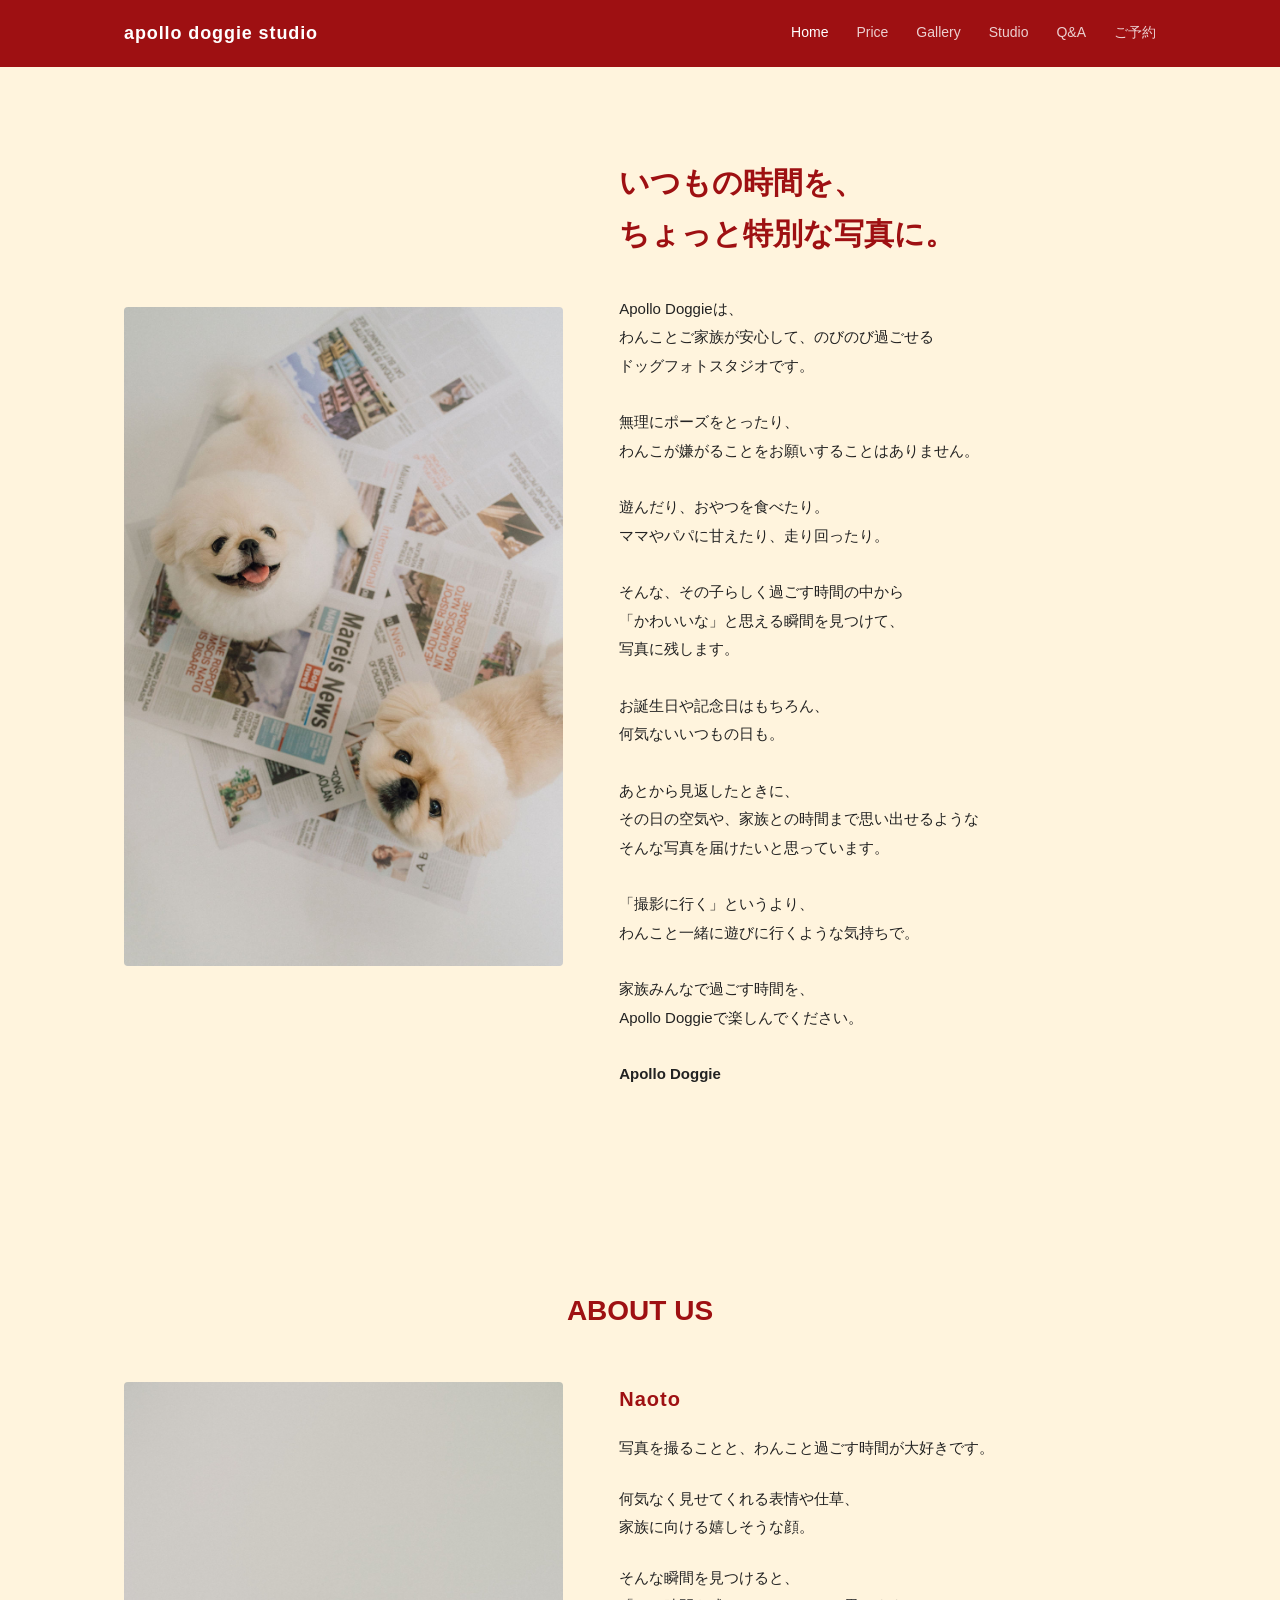
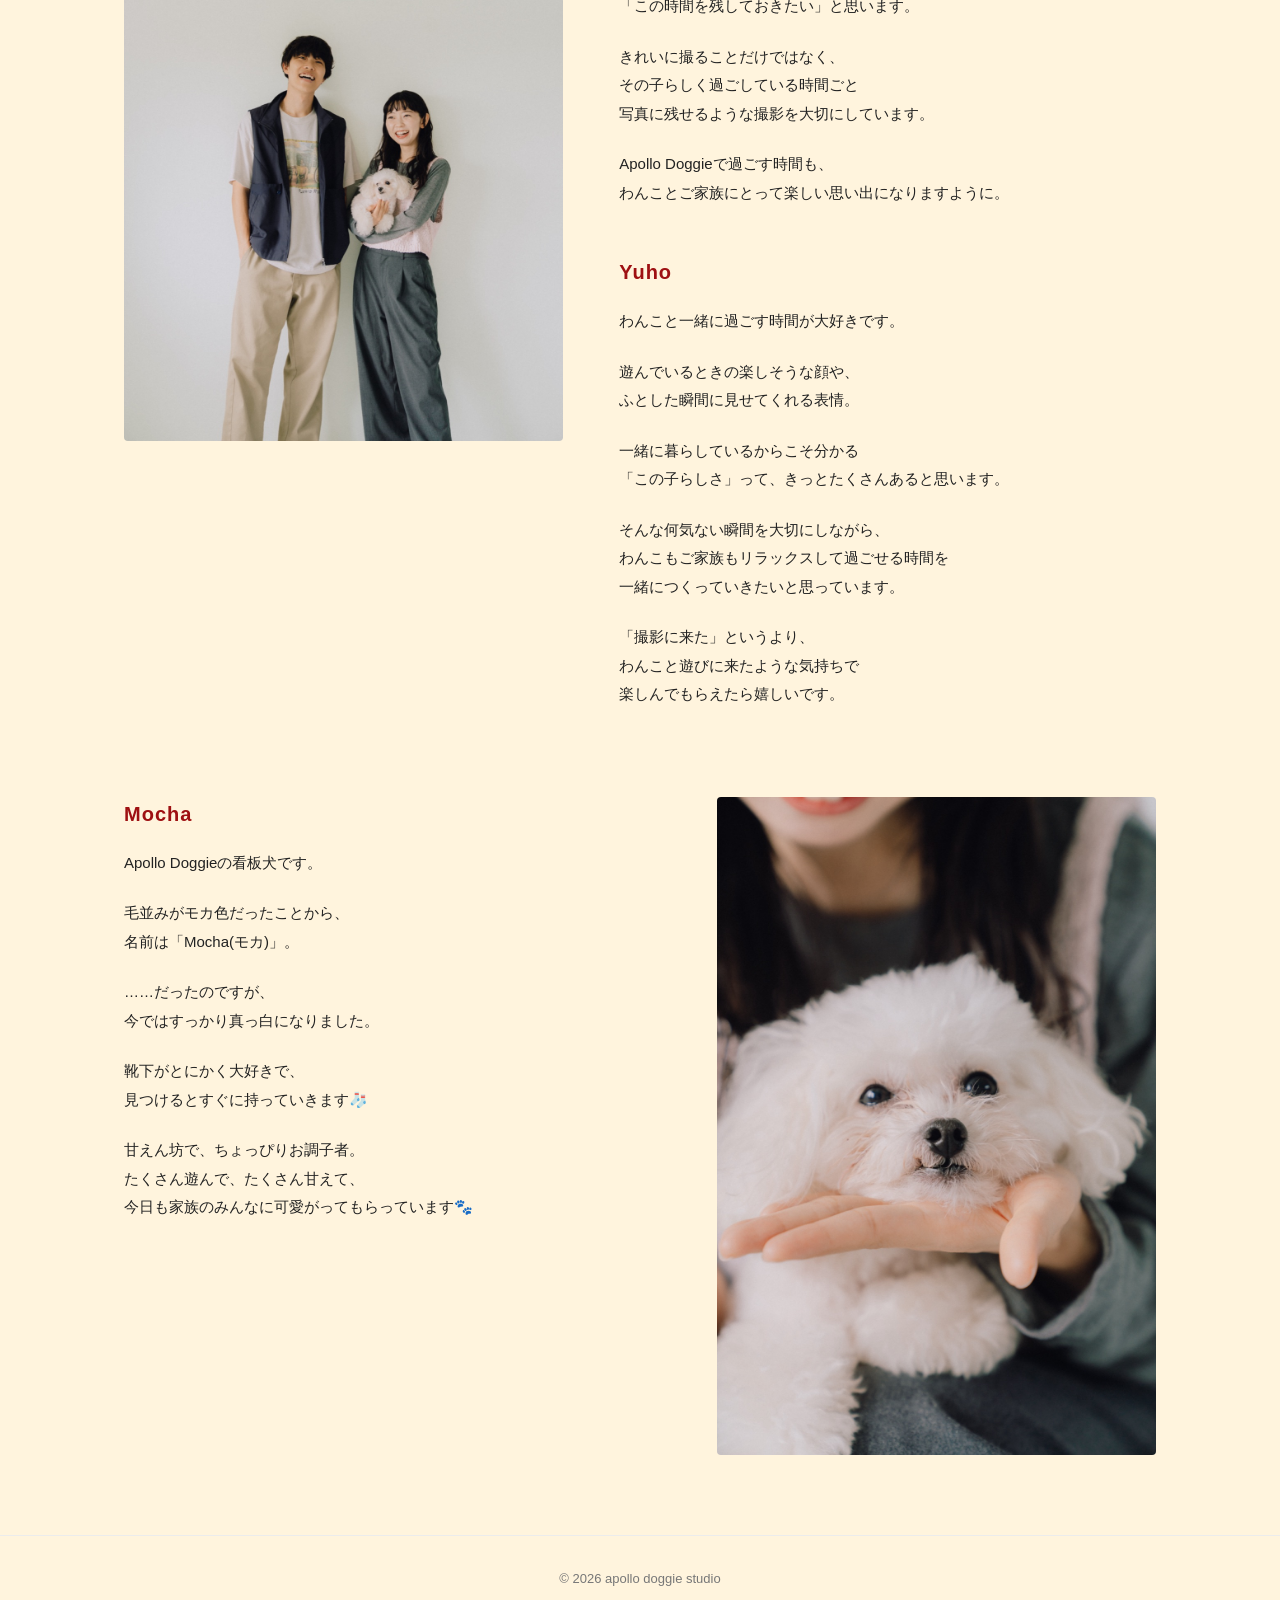
==== index.html @ 515815d5 "Add sample movie to short movie plan with proper sizing and label Co-Authored-By: Claude Sonnet 5 <n" ====
<!DOCTYPE html>
<html lang="ja">
<head>
<meta charset="UTF-8">
<meta name="viewport" content="width=device-width, initial-scale=1.0">
<title>apollo doggie studio</title>
<link rel="stylesheet" href="/style.css?v=11">
</head>
<body>

<header>
  <div class="nav">
    <div class="logo">apollo doggie studio</div>
    <nav class="nav-links" id="navLinks">
      <a href="/" class="active">Home</a>
      <a href="/price/">Price</a>
      <a href="/gallery/">Gallery</a>
      <a href="/studio/">Studio</a>
      <a href="/qa/">Q&A</a>
      <a href="/reservation/">ご予約</a>
    </nav>
    <button class="nav-toggle" id="navToggle" aria-label="メニューを開く" aria-expanded="false">
      <span></span><span></span><span></span>
    </button>
  </div>
</header>

<section class="home-intro">
  <div class="intro-photo">
    <img src="/images/home/intro.jpg" alt="" loading="lazy">
  </div>
  <div class="intro-text">
    <h2 class="intro-heading">いつもの時間を、<br class="pc-br">ちょっと特別な写真に。</h2>
    <div class="intro-body">
      <p>Apollo Doggieは、<br class="pc-br">わんことご家族が安心して、のびのび過ごせる<br class="pc-br">ドッグフォトスタジオです。</p>
      <p>無理にポーズをとったり、<br class="pc-br">わんこが嫌がることをお願いすることはありません。</p>
      <p>遊んだり、おやつを食べたり。<br class="pc-br">ママやパパに甘えたり、走り回ったり。</p>
      <p>そんな、その子らしく過ごす時間の中から<br class="pc-br">「かわいいな」と思える瞬間を見つけて、<br class="pc-br">写真に残します。</p>
      <p>お誕生日や記念日はもちろん、<br class="pc-br">何気ないいつもの日も。</p>
      <p>あとから見返したときに、<br class="pc-br">その日の空気や、家族との時間まで思い出せるような<br class="pc-br">そんな写真を届けたいと思っています。</p>
      <p>「撮影に行く」というより、<br class="pc-br">わんこと一緒に遊びに行くような気持ちで。</p>
      <p>家族みんなで過ごす時間を、<br class="pc-br">Apollo Doggieで楽しんでください。</p>
      <p class="intro-signature">Apollo Doggie</p>
    </div>
  </div>
</section>

<section class="about-us">
  <div class="section-title">
    <h2>ABOUT US</h2>
  </div>

  <div class="profile-block">
    <div class="profile-photo">
      <img src="/images/home/naoto-yuho.jpg" alt="" loading="lazy">
    </div>
    <div class="profile-people">
      <div class="profile">
        <h3 class="profile-name">Naoto</h3>
        <div class="profile-body">
          <p>写真を撮ることと、わんこと過ごす時間が大好きです。</p>
          <p>何気なく見せてくれる表情や仕草、<br class="pc-br">家族に向ける嬉しそうな顔。</p>
          <p>そんな瞬間を見つけると、<br class="pc-br">「この時間を残しておきたい」と思います。</p>
          <p>きれいに撮ることだけではなく、<br class="pc-br">その子らしく過ごしている時間ごと<br class="pc-br">写真に残せるような撮影を大切にしています。</p>
          <p>Apollo Doggieで過ごす時間も、<br class="pc-br">わんことご家族にとって楽しい思い出になりますように。</p>
        </div>
      </div>
      <div class="profile">
        <h3 class="profile-name">Yuho</h3>
        <div class="profile-body">
          <p>わんこと一緒に過ごす時間が大好きです。</p>
          <p>遊んでいるときの楽しそうな顔や、<br class="pc-br">ふとした瞬間に見せてくれる表情。</p>
          <p>一緒に暮らしているからこそ分かる<br class="pc-br">「この子らしさ」って、きっとたくさんあると思います。</p>
          <p>そんな何気ない瞬間を大切にしながら、<br class="pc-br">わんこもご家族もリラックスして過ごせる時間を<br class="pc-br">一緒につくっていきたいと思っています。</p>
          <p>「撮影に来た」というより、<br class="pc-br">わんこと遊びに来たような気持ちで<br class="pc-br">楽しんでもらえたら嬉しいです。</p>
        </div>
      </div>
    </div>
  </div>

  <div class="profile-block reverse">
    <div class="profile-photo">
      <img src="/images/home/mocha.jpg" alt="" loading="lazy">
    </div>
    <div class="profile-people">
      <div class="profile">
        <h3 class="profile-name">Mocha</h3>
        <div class="profile-body">
          <p>Apollo Doggieの看板犬です。</p>
          <p>毛並みがモカ色だったことから、<br class="pc-br">名前は「Mocha(モカ)」。</p>
          <p>……だったのですが、<br class="pc-br">今ではすっかり真っ白になりました。</p>
          <p>靴下がとにかく大好きで、<br class="pc-br">見つけるとすぐに持っていきます🧦</p>
          <p>甘えん坊で、ちょっぴりお調子者。<br class="pc-br">たくさん遊んで、たくさん甘えて、<br class="pc-br">今日も家族のみんなに可愛がってもらっています🐾</p>
        </div>
      </div>
    </div>
  </div>
</section>

<footer>
  &copy; 2026 apollo doggie studio
</footer>

<script src="/nav.js?v=1"></script>
</body>
</html>
---- style.css ----
:root {
  --bg: #fff4dd;
  --text: #222222;
  --muted: #777777;
  --accent: #2b2b2b;
  --warm: #9e1012;
  --border: #ececec;
  --max-width: 1080px;
}

* {
  box-sizing: border-box;
}

body {
  margin: 0;
  font-family: "Hiragino Sans", "Noto Sans JP", "Helvetica Neue", Arial, sans-serif;
  background: var(--bg);
  color: var(--text);
  line-height: 1.7;
}

a {
  color: inherit;
  text-decoration: none;
}

header {
  position: sticky;
  top: 0;
  background: #9e1012;
  z-index: 100;
}

.nav {
  position: relative;
  max-width: var(--max-width);
  margin: 0 auto;
  display: flex;
  align-items: center;
  justify-content: space-between;
  padding: 18px 24px;
}

.logo {
  font-size: 18px;
  font-weight: 700;
  letter-spacing: 0.05em;
  color: #fff;
}

.nav-links {
  display: flex;
  gap: 28px;
  font-size: 14px;
}

.nav-links a {
  color: rgba(255, 255, 255, 0.8);
  transition: color 0.2s ease;
}

.nav-links a:hover,
.nav-links a.active {
  color: #fff;
}

.nav-toggle {
  display: none;
  flex-direction: column;
  justify-content: center;
  align-items: center;
  gap: 5px;
  width: 32px;
  height: 32px;
  flex-shrink: 0;
  background: none;
  border: none;
  padding: 0;
  cursor: pointer;
}

.nav-toggle span {
  display: block;
  width: 22px;
  height: 2px;
  background: #fff;
  transition: transform 0.2s ease, opacity 0.2s ease;
}

.nav-toggle.open span:nth-child(1) {
  transform: translateY(7px) rotate(45deg);
}

.nav-toggle.open span:nth-child(2) {
  opacity: 0;
}

.nav-toggle.open span:nth-child(3) {
  transform: translateY(-7px) rotate(-45deg);
}

.hero {
  max-width: var(--max-width);
  margin: 0 auto;
  padding: 100px 24px 80px;
  text-align: center;
}

.hero p.eyebrow {
  letter-spacing: 0.2em;
  font-size: 13px;
  color: var(--muted);
  margin-bottom: 16px;
  text-transform: uppercase;
}

.hero h1 {
  font-size: clamp(32px, 6vw, 56px);
  font-weight: 700;
  margin: 0 0 20px;
  letter-spacing: 0.02em;
}

.hero .catch {
  font-size: 18px;
  color: var(--muted);
  margin-bottom: 36px;
}

.btn {
  display: inline-block;
  padding: 14px 36px;
  border: 1px solid var(--accent);
  border-radius: 999px;
  font-size: 14px;
  letter-spacing: 0.05em;
  transition: background 0.2s ease, color 0.2s ease;
}

.btn:hover {
  background: var(--accent);
  color: #fff;
}

section {
  max-width: var(--max-width);
  margin: 0 auto;
  padding: 80px 24px;
}

.section-title {
  text-align: center;
  margin-bottom: 48px;
}

.section-title p.eyebrow {
  letter-spacing: 0.2em;
  font-size: 12px;
  color: var(--muted);
  text-transform: uppercase;
  margin-bottom: 8px;
}

.section-title h2 {
  color: var(--warm);
  font-size: 28px;
  font-weight: 700;
  margin: 0;
}

.about-grid {
  display: grid;
  grid-template-columns: repeat(3, 1fr);
  gap: 32px;
  text-align: center;
}

.about-grid .card h3 {
  font-size: 16px;
  margin-bottom: 10px;
}

.about-grid .card p {
  font-size: 14px;
  color: var(--muted);
  margin: 0;
}

.home-intro {
  max-width: var(--max-width);
  margin: 0 auto;
  padding: 90px 24px;
  display: grid;
  grid-template-columns: minmax(240px, 0.9fr) minmax(280px, 1.1fr);
  gap: 56px;
  align-items: center;
}

.intro-photo {
  aspect-ratio: 2 / 3;
  border-radius: 4px;
  background: linear-gradient(135deg, #f4f1ec, #e7e2d6);
  display: flex;
  align-items: center;
  justify-content: center;
  color: #b3ac9c;
  font-size: 13px;
  letter-spacing: 0.05em;
  overflow: hidden;
}

.intro-photo img {
  width: 100%;
  height: 100%;
  object-fit: cover;
  display: block;
}

.intro-heading {
  font-size: clamp(22px, 3vw, 30px);
  font-weight: 700;
  color: var(--warm);
  line-height: 1.7;
  margin: 0 0 36px;
}

.intro-body p {
  margin: 0 0 28px;
  color: var(--text);
  font-size: 15px;
  line-height: 1.9;
}

.intro-signature {
  margin-top: 8px;
  font-weight: 700;
  color: var(--warm);
}

@media (max-width: 768px) {
  .home-intro {
    grid-template-columns: 1fr;
    gap: 32px;
    padding: 48px 20px;
  }
}

.about-us .profile-block {
  display: grid;
  grid-template-columns: minmax(240px, 0.9fr) minmax(280px, 1.1fr);
  gap: 56px;
  align-items: start;
  margin-bottom: 88px;
}

.about-us .profile-block:last-child {
  margin-bottom: 0;
}

.about-us .profile-block.reverse {
  grid-template-columns: minmax(280px, 1.1fr) minmax(240px, 0.9fr);
}

.about-us .profile-block.reverse .profile-photo {
  order: 2;
}

.about-us .profile-block.reverse .profile-people {
  order: 1;
}

.profile-photo {
  aspect-ratio: 2 / 3;
  border-radius: 4px;
  background: linear-gradient(135deg, #f4f1ec, #e7e2d6);
  display: flex;
  align-items: center;
  justify-content: center;
  color: #b3ac9c;
  font-size: 13px;
  letter-spacing: 0.05em;
  overflow: hidden;
}

.profile-photo img {
  width: 100%;
  height: 100%;
  object-fit: cover;
  display: block;
}

.profile-people {
  display: flex;
  flex-direction: column;
  gap: 48px;
}

.profile-name {
  font-size: 20px;
  font-weight: 700;
  color: var(--warm);
  margin: 0 0 18px;
  letter-spacing: 0.05em;
}

.profile-body p {
  margin: 0 0 22px;
  color: var(--text);
  font-size: 15px;
  line-height: 1.9;
}

.profile-body p:last-child {
  margin-bottom: 0;
}

@media (max-width: 768px) {
  .about-us .profile-block,
  .about-us .profile-block.reverse {
    grid-template-columns: 1fr;
    gap: 28px;
    margin-bottom: 56px;
  }
  .about-us .profile-block.reverse .profile-photo,
  .about-us .profile-block.reverse .profile-people {
    order: initial;
  }
}

.gallery-preview {
  background: #fafafa;
  border-top: 1px solid var(--border);
  border-bottom: 1px solid var(--border);
}

.plan-card {
  max-width: 560px;
  margin: 0 auto 40px;
  padding: 48px 40px;
  background: #fff;
  border: 1px solid var(--border);
  border-radius: 12px;
  box-shadow: 0 4px 24px rgba(0, 0, 0, 0.04);
}

.plan-name {
  font-size: 20px;
  font-weight: 700;
  color: var(--warm);
  text-align: center;
  letter-spacing: 0.05em;
  margin: 0 0 32px;
}

.plan-specs {
  list-style: none;
  padding: 0;
  margin: 0;
}

.plan-specs li {
  display: flex;
  justify-content: space-between;
  align-items: baseline;
  gap: 16px;
  padding: 14px 0;
  border-bottom: 1px dashed var(--border);
  font-size: 15px;
  line-height: 1.6;
}

.plan-specs li:first-child {
  padding-top: 0;
}

.spec-label {
  color: var(--muted);
  font-size: 13px;
  letter-spacing: 0.08em;
  white-space: nowrap;
}

.spec-value {
  color: var(--text);
  font-weight: 700;
  text-align: right;
}

.plan-features {
  list-style: none;
  padding: 0;
  margin: 24px 0 36px;
}

.plan-features li {
  position: relative;
  padding: 6px 0 6px 26px;
  font-size: 14px;
  color: var(--text);
  line-height: 1.8;
}

.plan-features li::before {
  content: "";
  position: absolute;
  left: 2px;
  top: 15px;
  width: 6px;
  height: 6px;
  border-radius: 50%;
  background: var(--warm);
}

.plan-price {
  padding-top: 32px;
  border-top: 1px solid var(--border);
}

.plan-sample-movie {
  margin-top: 32px;
  max-width: 280px;
  margin-left: auto;
  margin-right: auto;
}

.plan-sample-movie-frame {
  position: relative;
  width: 100%;
  aspect-ratio: 9 / 16;
  border-radius: 8px;
  overflow: hidden;
  background: #000;
}

.plan-sample-movie video {
  position: absolute;
  inset: 0;
  width: 100%;
  height: 100%;
  object-fit: cover;
}

.plan-price h4,
.plan-sample-movie h4,
.location-block h4 {
  font-size: 13px;
  font-weight: 700;
  color: var(--warm);
  letter-spacing: 0.15em;
  text-transform: uppercase;
  margin: 0 0 16px;
  text-align: center;
}

.price-grid {
  display: grid;
  grid-template-columns: 1fr 1fr;
  gap: 16px;
}

.price-box {
  padding: 20px 12px;
  background: #faf7f2;
  border-radius: 8px;
  text-align: center;
}

.price-label {
  margin: 0 0 8px;
  font-size: 13px;
  color: var(--muted);
  letter-spacing: 0.05em;
}

.price-value {
  margin: 0;
  font-size: 22px;
  font-weight: 700;
  color: var(--warm);
  letter-spacing: 0.02em;
}

.location-block {
  max-width: 560px;
  margin: 0 auto;
  padding: 40px 40px 8px;
  background: #fff;
  border: 1px solid var(--border);
  border-radius: 12px;
  box-shadow: 0 4px 24px rgba(0, 0, 0, 0.04);
}

.access-item {
  padding-bottom: 32px;
}

.access-label {
  margin: 0 0 8px;
  font-size: 14px;
  font-weight: 700;
  color: var(--text);
}

.access-text {
  font-size: 14px;
  color: var(--muted);
  line-height: 1.9;
  margin: 0;
}

.flow-list {
  max-width: 560px;
  margin: 0 auto;
  padding: 0;
  list-style: none;
  counter-reset: flow;
}

.flow-list li {
  counter-increment: flow;
  position: relative;
  padding-left: 2em;
  margin-bottom: 28px;
  font-size: 15px;
  line-height: 1.9;
  color: var(--text);
}

.flow-list li:last-child {
  margin-bottom: 0;
}

.flow-list li::before {
  content: counter(flow) ".";
  position: absolute;
  left: 0;
  font-weight: 700;
  color: var(--warm);
}

.flow-note {
  display: block;
  margin-top: 4px;
  font-size: 13px;
  color: var(--muted);
}

.booking-box {
  display: block;
  max-width: 320px;
  margin: 32px auto 0;
  padding: 18px 32px;
  background: var(--warm);
  color: #fff;
  border-radius: 999px;
  font-size: 16px;
  font-weight: 700;
  letter-spacing: 0.05em;
  text-align: center;
  box-shadow: 0 6px 16px rgba(158, 16, 18, 0.35);
  transition: background 0.2s ease, transform 0.15s ease, box-shadow 0.2s ease;
}

.booking-box:hover {
  background: #7c0d0f;
  transform: translateY(-2px);
  box-shadow: 0 8px 20px rgba(158, 16, 18, 0.45);
}

.line-cta {
  max-width: 320px;
  margin: 56px auto 0;
  text-align: center;
}

.line-cta p {
  font-size: 15px;
  color: var(--text);
  margin: 0 0 20px;
}

.line-push-box {
  display: flex;
  align-items: center;
  justify-content: center;
  gap: 8px;
  padding: 18px 32px;
  background: #06c755;
  color: #fff;
  border-radius: 999px;
  font-size: 16px;
  font-weight: 700;
  letter-spacing: 0.05em;
  box-shadow: 0 6px 16px rgba(6, 199, 85, 0.35);
  transition: background 0.2s ease, transform 0.15s ease, box-shadow 0.2s ease;
}

.line-push-box:hover {
  background: #05a648;
  transform: translateY(-2px);
  box-shadow: 0 8px 20px rgba(6, 199, 85, 0.45);
}

.line-icon {
  display: inline-flex;
  width: 20px;
  height: 20px;
}

.line-icon svg {
  width: 100%;
  height: 100%;
}

.calendar-cta {
  max-width: 960px;
  margin: 56px auto 0;
  text-align: center;
}

.calendar-cta p {
  font-size: 15px;
  color: var(--text);
  margin: 0 0 20px;
}

.availability-list {
  display: flex;
  flex-direction: column;
  gap: 48px;
}

.availability-loading {
  margin: 0;
  padding: 32px 24px;
  font-size: 14px;
  color: var(--muted);
  text-align: center;
  border: 1px solid var(--border);
  border-radius: 8px;
}

.avail-month-title {
  font-size: 17px;
  font-weight: 700;
  color: var(--warm);
  text-align: left;
  margin: 0 0 16px;
}

.avail-grid-wrap {
  overflow-x: auto;
}

.avail-grid {
  display: grid;
  grid-template-columns: repeat(7, minmax(88px, 1fr));
  gap: 4px;
  min-width: 620px;
}

.avail-weekday {
  text-align: center;
  font-size: 12px;
  color: var(--muted);
  padding-bottom: 8px;
}

.avail-day {
  min-height: 76px;
  padding: 6px;
  border: 1px solid var(--border);
  border-radius: 6px;
  display: flex;
  flex-direction: column;
  gap: 4px;
}

.avail-day.empty {
  border-color: transparent;
}

.avail-daynum {
  font-size: 12px;
  color: var(--muted);
}

.avail-day-slots {
  display: flex;
  flex-direction: column;
  gap: 3px;
}

.availability-badge {
  display: inline-block;
  padding: 3px 6px;
  border-radius: 4px;
  background: var(--warm);
  color: #fff;
  font-size: 11px;
  letter-spacing: 0.02em;
  text-align: center;
  text-decoration: none;
  cursor: pointer;
  transition: background 0.15s ease;
}

a.availability-badge:hover {
  background: #7c0d0f;
}

.availability-badge.booked {
  background: #ececec;
  color: #aaaaaa;
  cursor: default;
}

@media (max-width: 768px) {
  .avail-month-title {
    text-align: center;
  }
}

.calendar-legend {
  display: flex;
  align-items: center;
  justify-content: center;
  gap: 8px;
  margin-top: 16px;
  font-size: 15px;
  color: var(--muted);
}

.calendar-cta p.calendar-note {
  margin: 8px 0 0;
  color: var(--muted);
  text-align: center;
}

.legend-dot {
  display: inline-block;
  width: 10px;
  height: 10px;
  border-radius: 3px;
  background: var(--warm);
  flex-shrink: 0;
}

.grid {
  display: grid;
  grid-template-columns: repeat(3, 1fr);
  gap: 16px;
}

.placeholder-photo {
  position: relative;
  aspect-ratio: 2 / 3;
  border-radius: 8px;
  background: linear-gradient(135deg, #f4f1ec, #e7e2d6);
  display: flex;
  align-items: center;
  justify-content: center;
  color: #b5b5b5;
  font-size: 13px;
  letter-spacing: 0.05em;
  overflow: hidden;
  cursor: pointer;
  box-shadow: 0 2px 10px rgba(0, 0, 0, 0.06);
  transition: transform 0.25s ease, box-shadow 0.25s ease;
}

.placeholder-photo:hover {
  transform: translateY(-4px);
  box-shadow: 0 12px 24px rgba(0, 0, 0, 0.12);
}

.placeholder-photo svg {
  width: 36px;
  height: 36px;
  opacity: 0.6;
}

.placeholder-photo span {
  position: absolute;
  bottom: 10px;
  left: 12px;
  font-size: 12px;
}

.placeholder-photo img {
  width: 100%;
  height: 100%;
  object-fit: cover;
  display: block;
}

.gallery-cta {
  text-align: center;
  margin-top: 40px;
}

footer {
  border-top: 1px solid var(--border);
  padding: 32px 24px;
  text-align: center;
  font-size: 13px;
  color: var(--muted);
}

.gallery-page h1 {
  font-size: 32px;
  text-align: center;
  margin-bottom: 8px;
}

.gallery-page .lead {
  text-align: center;
  color: var(--muted);
  margin-bottom: 48px;
}

.filter-bar {
  display: flex;
  justify-content: center;
  gap: 12px;
  margin-bottom: 40px;
  flex-wrap: wrap;
}

.filter-btn {
  padding: 8px 20px;
  border: 1px solid var(--border);
  border-radius: 999px;
  font-size: 13px;
  color: var(--muted);
  background: #fff;
  cursor: pointer;
}

.filter-btn.active {
  border-color: var(--accent);
  color: var(--text);
  background: #f5f5f5;
}

.gallery-grid {
  display: grid;
  grid-template-columns: repeat(3, 1fr);
  gap: 20px;
}

.lightbox {
  position: fixed;
  inset: 0;
  background: rgba(0, 0, 0, 0.85);
  display: none;
  align-items: center;
  justify-content: center;
  z-index: 1000;
}

.lightbox.open {
  display: flex;
}

.lightbox-content {
  width: auto;
  height: auto;
  max-width: 85vw;
  max-height: 85vh;
  border-radius: 8px;
  display: flex;
  align-items: center;
  justify-content: center;
  color: #999;
  overflow: hidden;
}

.lightbox-content img {
  display: block;
  max-width: 85vw;
  max-height: 85vh;
  width: auto;
  height: auto;
  object-fit: contain;
  border-radius: 8px;
}

.lightbox-close {
  position: absolute;
  top: 24px;
  right: 32px;
  color: #fff;
  font-size: 28px;
  cursor: pointer;
}

@media (max-width: 768px) {
  .about-grid,
  .grid {
    grid-template-columns: 1fr 1fr;
  }
  .gallery-grid {
    grid-template-columns: 1fr 1fr;
    gap: 12px;
  }

  .nav-toggle {
    display: flex;
  }

  .nav-links {
    position: absolute;
    top: 100%;
    left: 0;
    right: 0;
    flex-direction: column;
    align-items: stretch;
    gap: 0;
    margin: 0;
    background: #9e1012;
    box-shadow: 0 8px 16px rgba(0, 0, 0, 0.15);
    max-height: 0;
    overflow: hidden;
    transition: max-height 0.25s ease;
  }

  .nav-links.open {
    max-height: 420px;
  }

  .nav-links a {
    padding: 16px 24px;
    font-size: 15px;
    border-top: 1px solid rgba(255, 255, 255, 0.15);
  }

  br.pc-br {
    display: none;
  }

  section {
    padding: 56px 20px;
  }

  .section-title h2 {
    font-size: 24px;
  }

  .gallery-page h1 {
    font-size: 26px;
  }

  .plan-card,
  .location-block {
    padding: 32px 24px;
  }

  .price-grid {
    gap: 12px;
  }

  .price-value {
    font-size: 19px;
  }
}

.qa-list {
  max-width: 720px;
  margin: 0 auto;
}

.qa-item {
  padding: 32px 0;
  border-bottom: 1px solid var(--border);
}

.qa-item:last-child {
  border-bottom: none;
}

.qa-question {
  font-size: 16px;
  font-weight: 700;
  color: var(--warm);
  margin: 0 0 14px;
}

.qa-answer p {
  margin: 0 0 14px;
  font-size: 15px;
  color: var(--text);
  line-height: 1.9;
}

.qa-answer p:last-child {
  margin-bottom: 0;
}

.qa-sublabel {
  font-weight: 700;
  color: var(--text);
}

.qa-sublist {
  list-style: none;
  padding: 0;
  margin: 0 0 14px;
}

.qa-sublist li {
  font-size: 15px;
  color: var(--text);
  line-height: 1.9;
}
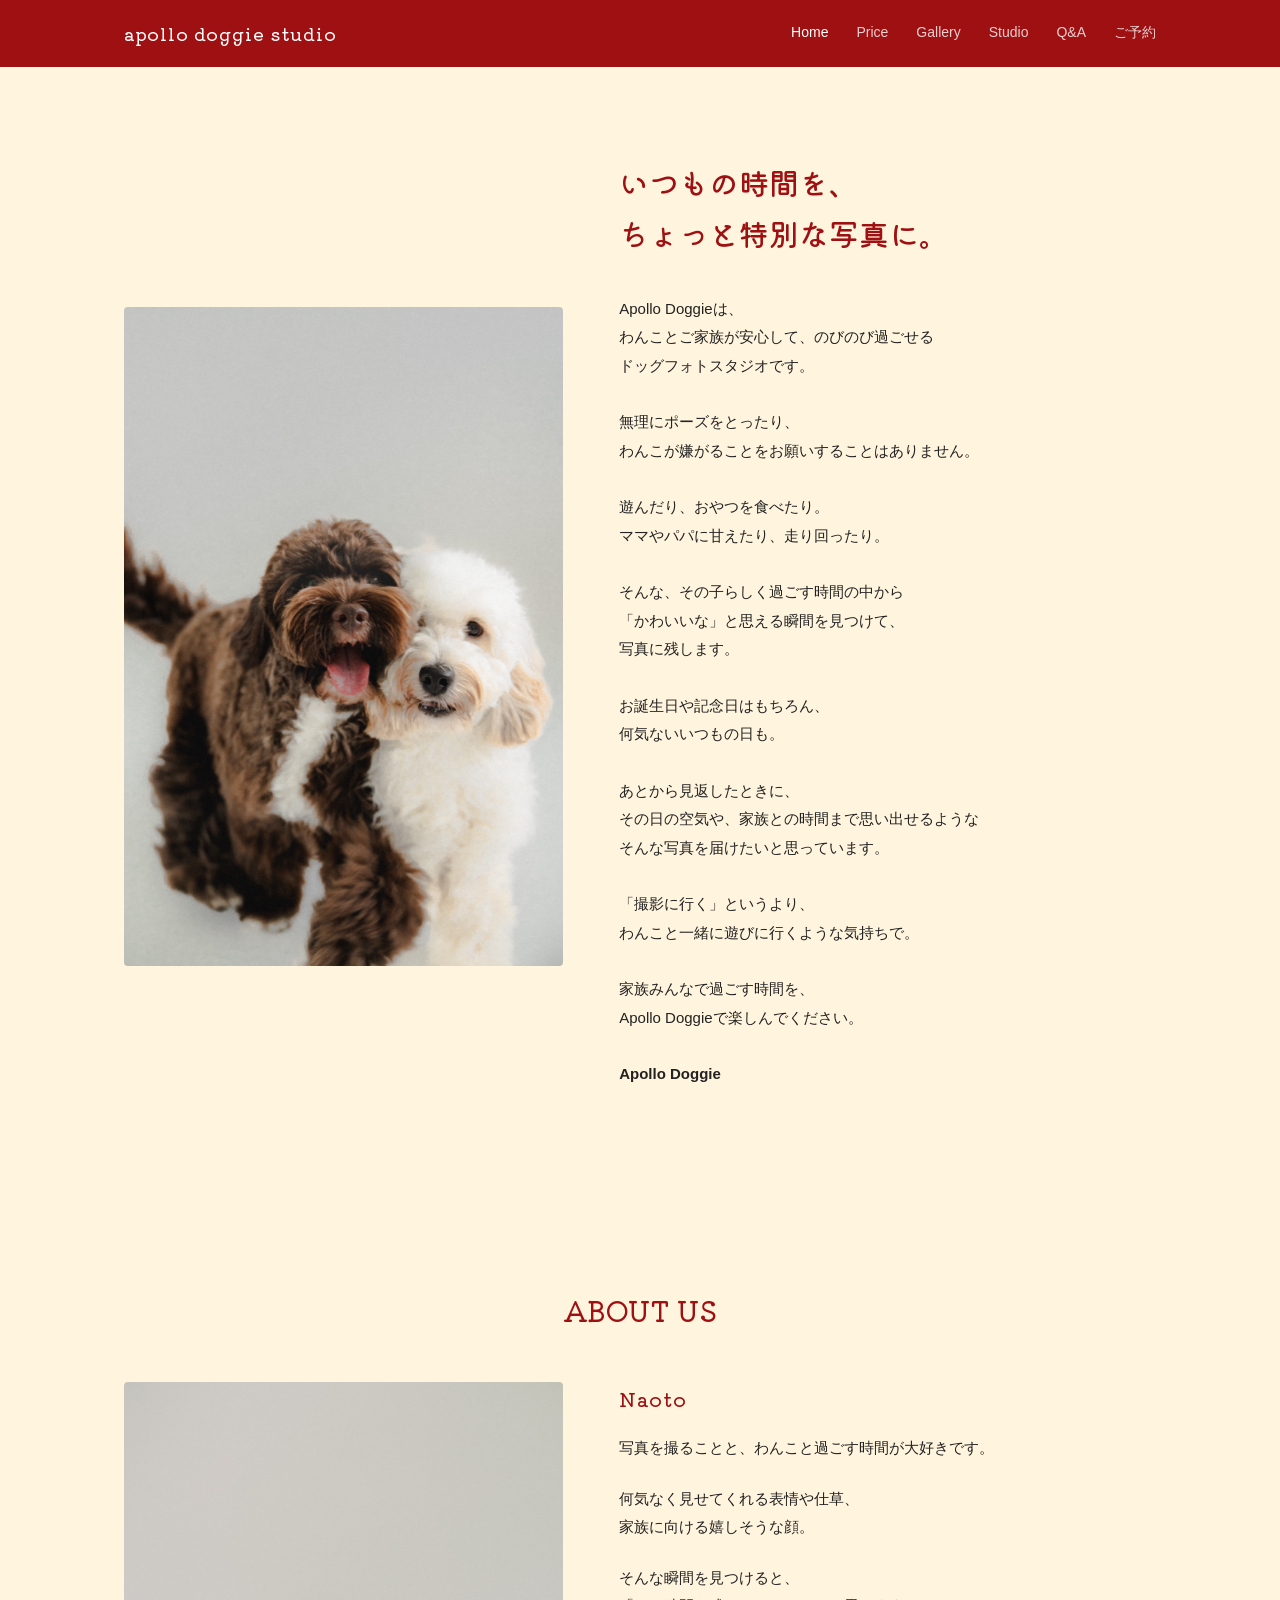
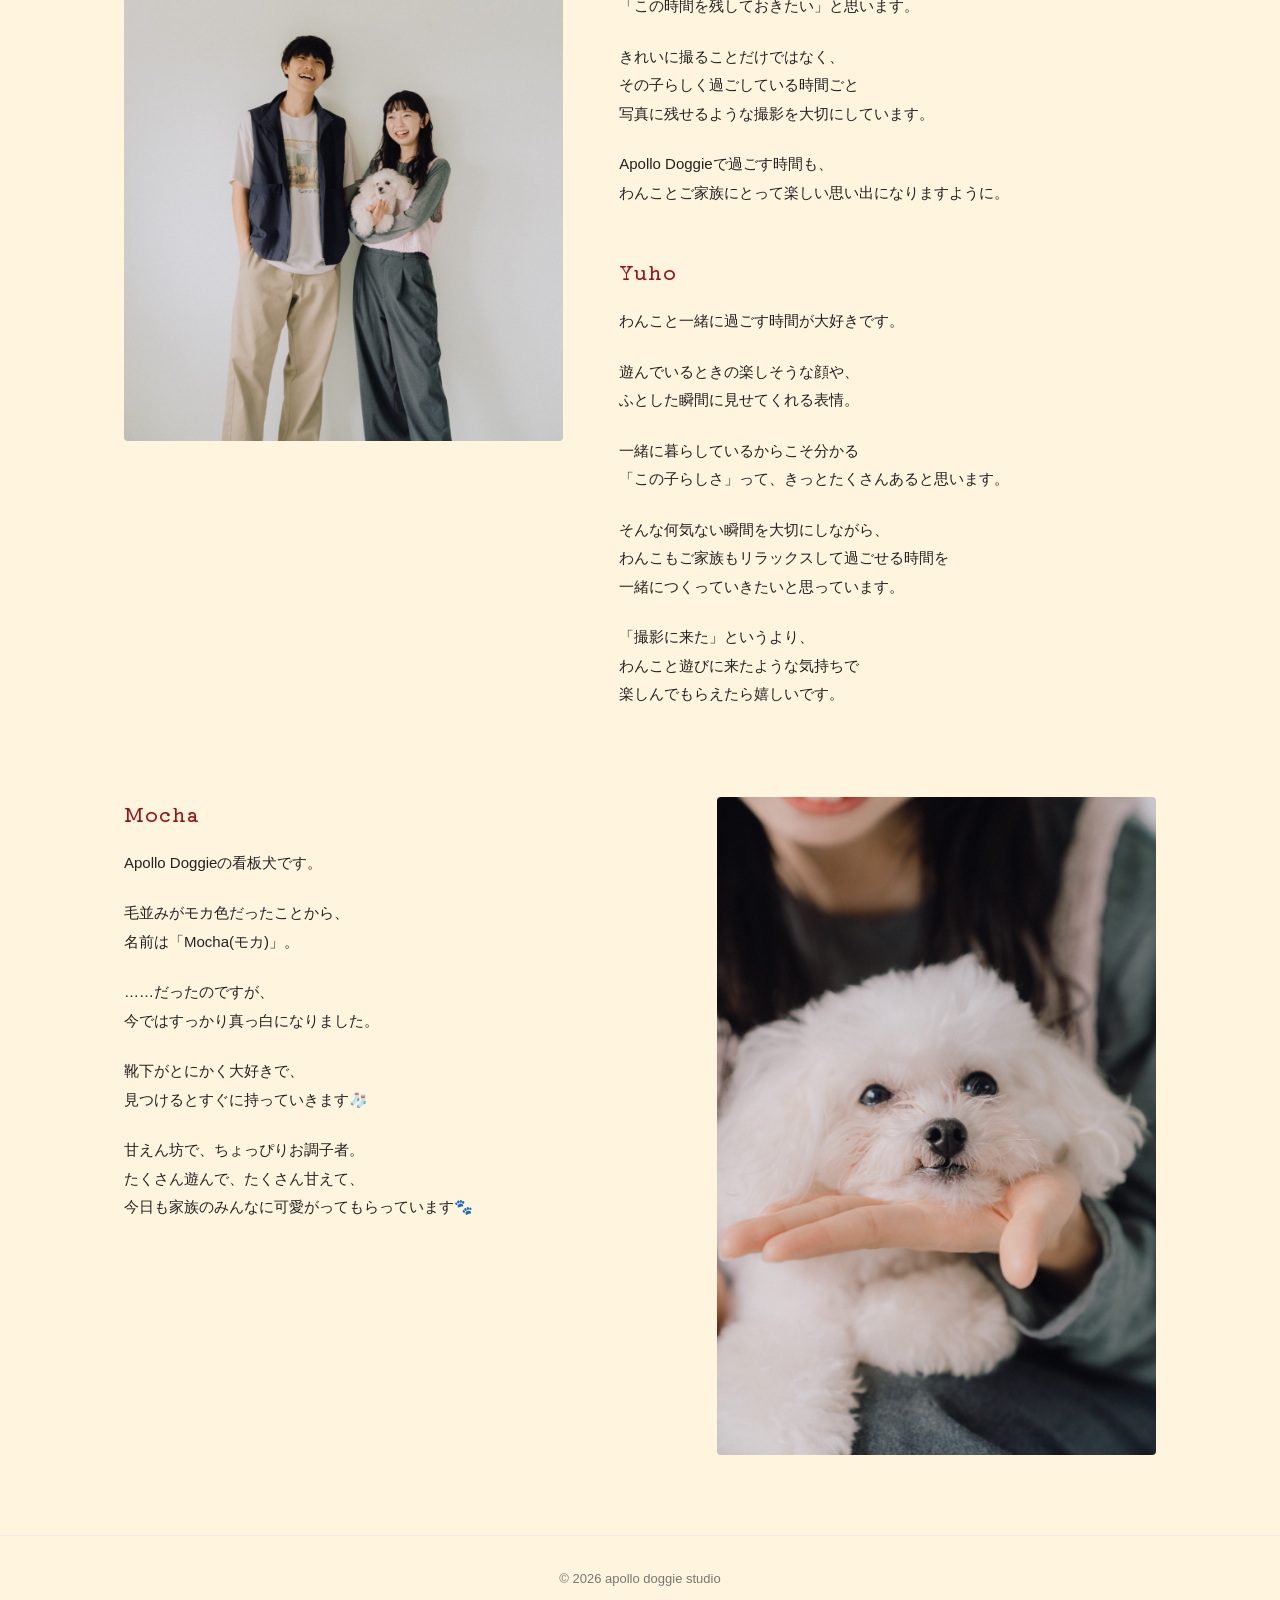
==== commit 1ad9436f: "Swap home intro photo, subdue tax label, update Q&A address wording, switch heading font to Kiwi Mar" ====
--- a/index.html
+++ b/index.html
@@ -3,8 +3,11 @@
 <head>
 <meta charset="UTF-8">
 <meta name="viewport" content="width=device-width, initial-scale=1.0">
+<link rel="preconnect" href="https://fonts.googleapis.com">
+<link rel="preconnect" href="https://fonts.gstatic.com" crossorigin>
+<link href="https://fonts.googleapis.com/css2?family=Kiwi+Maru:wght@300;400;500&display=swap" rel="stylesheet">
 <title>apollo doggie studio</title>
-<link rel="stylesheet" href="/style.css?v=11">
+<link rel="stylesheet" href="/style.css?v=15">
 </head>
 <body>
 
--- a/style.css
+++ b/style.css
@@ -6,6 +6,7 @@
   --warm: #9e1012;
   --border: #ececec;
   --max-width: 1080px;
+  --font-heading: "Kiwi Maru", "Hiragino Mincho ProN", serif;
 }
 
 * {
@@ -18,6 +19,15 @@
   background: var(--bg);
   color: var(--text);
   line-height: 1.7;
+}
+
+h1,
+h2,
+h3,
+h4,
+.logo,
+.qa-question {
+  font-family: var(--font-heading);
 }
 
 a {
@@ -44,7 +54,7 @@
 
 .logo {
   font-size: 18px;
-  font-weight: 700;
+  font-weight: 500;
   letter-spacing: 0.05em;
   color: #fff;
 }
@@ -165,7 +175,7 @@
 .section-title h2 {
   color: var(--warm);
   font-size: 28px;
-  font-weight: 700;
+  font-weight: 500;
   margin: 0;
 }
 
@@ -219,7 +229,7 @@
 
 .intro-heading {
   font-size: clamp(22px, 3vw, 30px);
-  font-weight: 700;
+  font-weight: 500;
   color: var(--warm);
   line-height: 1.7;
   margin: 0 0 36px;
@@ -298,7 +308,7 @@
 
 .profile-name {
   font-size: 20px;
-  font-weight: 700;
+  font-weight: 500;
   color: var(--warm);
   margin: 0 0 18px;
   letter-spacing: 0.05em;
@@ -346,7 +356,7 @@
 
 .plan-name {
   font-size: 20px;
-  font-weight: 700;
+  font-weight: 500;
   color: var(--warm);
   text-align: center;
   letter-spacing: 0.05em;
@@ -424,6 +434,13 @@
   margin-right: auto;
 }
 
+.plan-sample-movie-note {
+  margin: 12px 0 0;
+  font-size: 12px;
+  color: var(--muted);
+  text-align: center;
+}
+
 .plan-sample-movie-frame {
   position: relative;
   width: 100%;
@@ -445,7 +462,7 @@
 .plan-sample-movie h4,
 .location-block h4 {
   font-size: 13px;
-  font-weight: 700;
+  font-weight: 500;
   color: var(--warm);
   letter-spacing: 0.15em;
   text-transform: uppercase;
@@ -479,6 +496,14 @@
   font-weight: 700;
   color: var(--warm);
   letter-spacing: 0.02em;
+}
+
+.price-tax {
+  margin-left: 2px;
+  font-size: 11px;
+  font-weight: 400;
+  color: var(--muted);
+  letter-spacing: 0;
 }
 
 .location-block {
@@ -643,7 +668,7 @@
 
 .avail-month-title {
   font-size: 17px;
-  font-weight: 700;
+  font-weight: 500;
   color: var(--warm);
   text-align: left;
   margin: 0 0 16px;
@@ -810,6 +835,7 @@
 
 .gallery-page h1 {
   font-size: 32px;
+  font-weight: 500;
   text-align: center;
   margin-bottom: 8px;
 }
@@ -982,7 +1008,7 @@
 
 .qa-question {
   font-size: 16px;
-  font-weight: 700;
+  font-weight: 500;
   color: var(--warm);
   margin: 0 0 14px;
 }
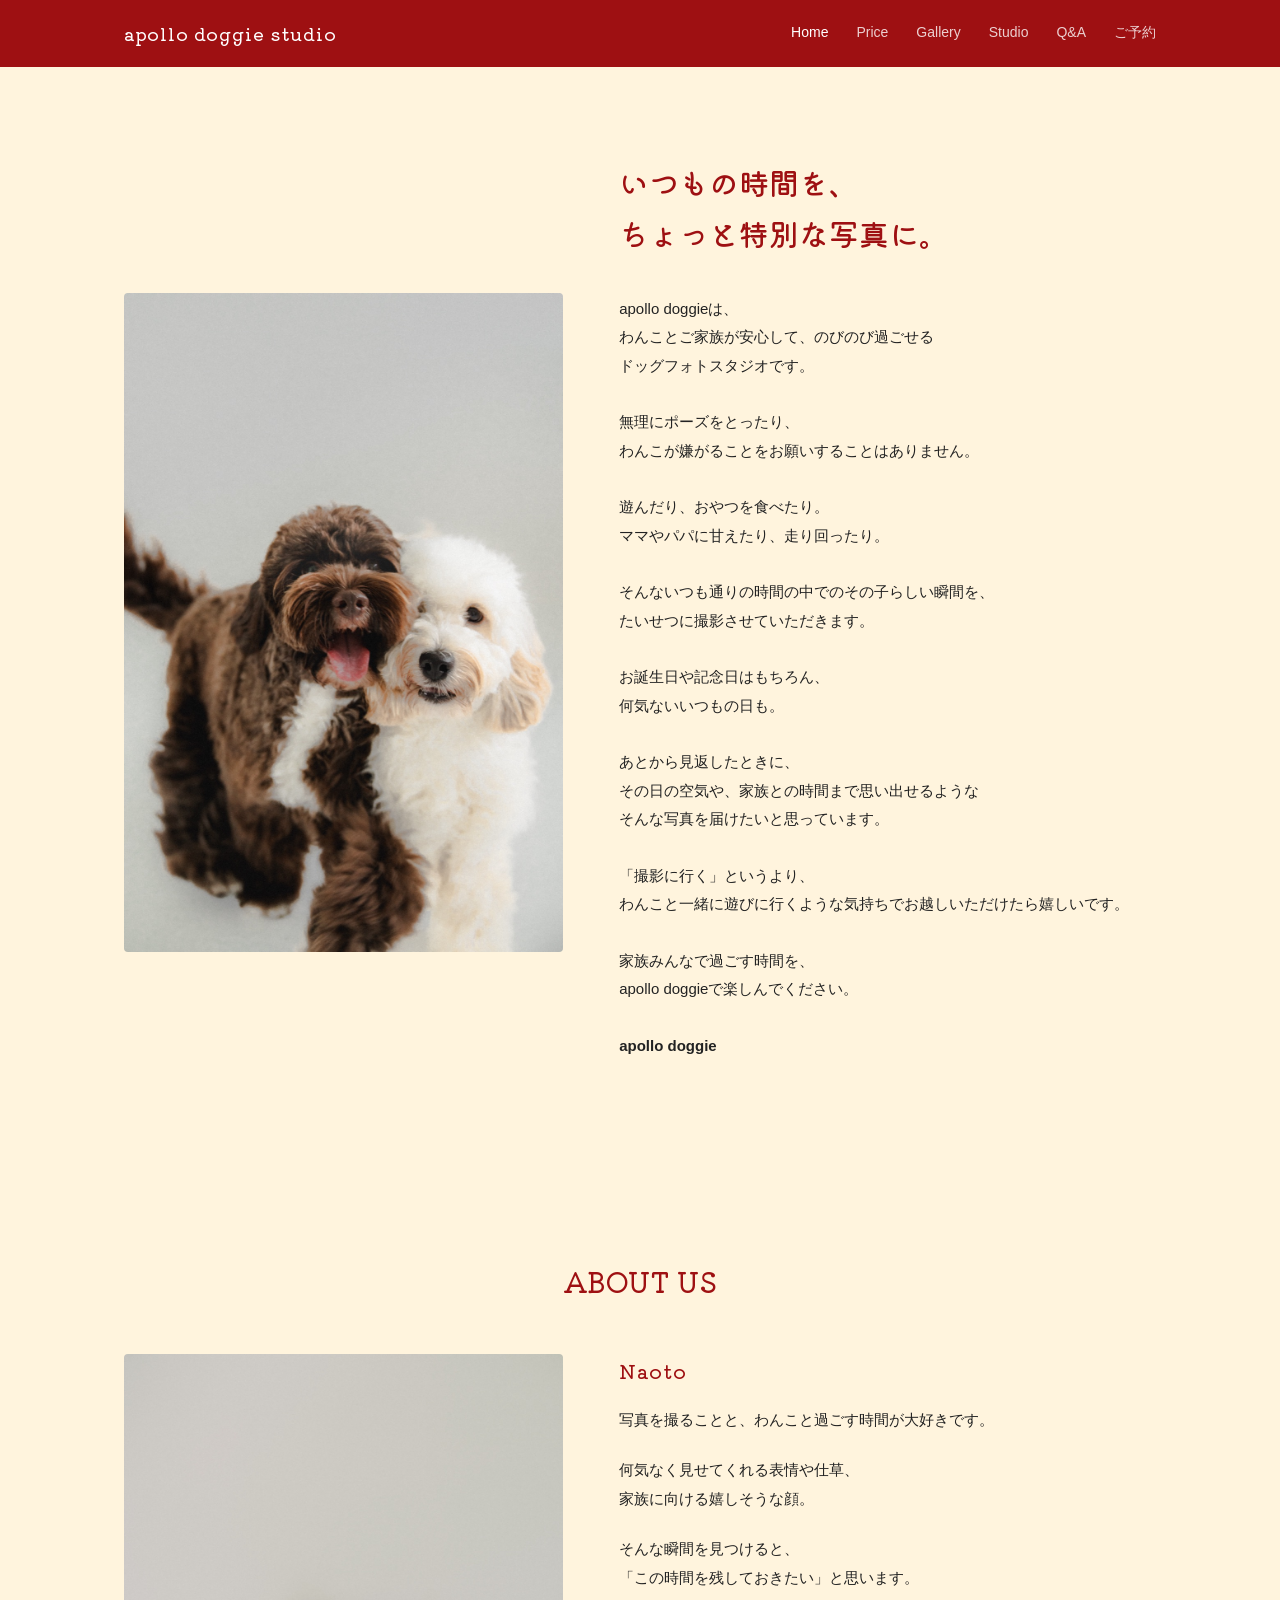
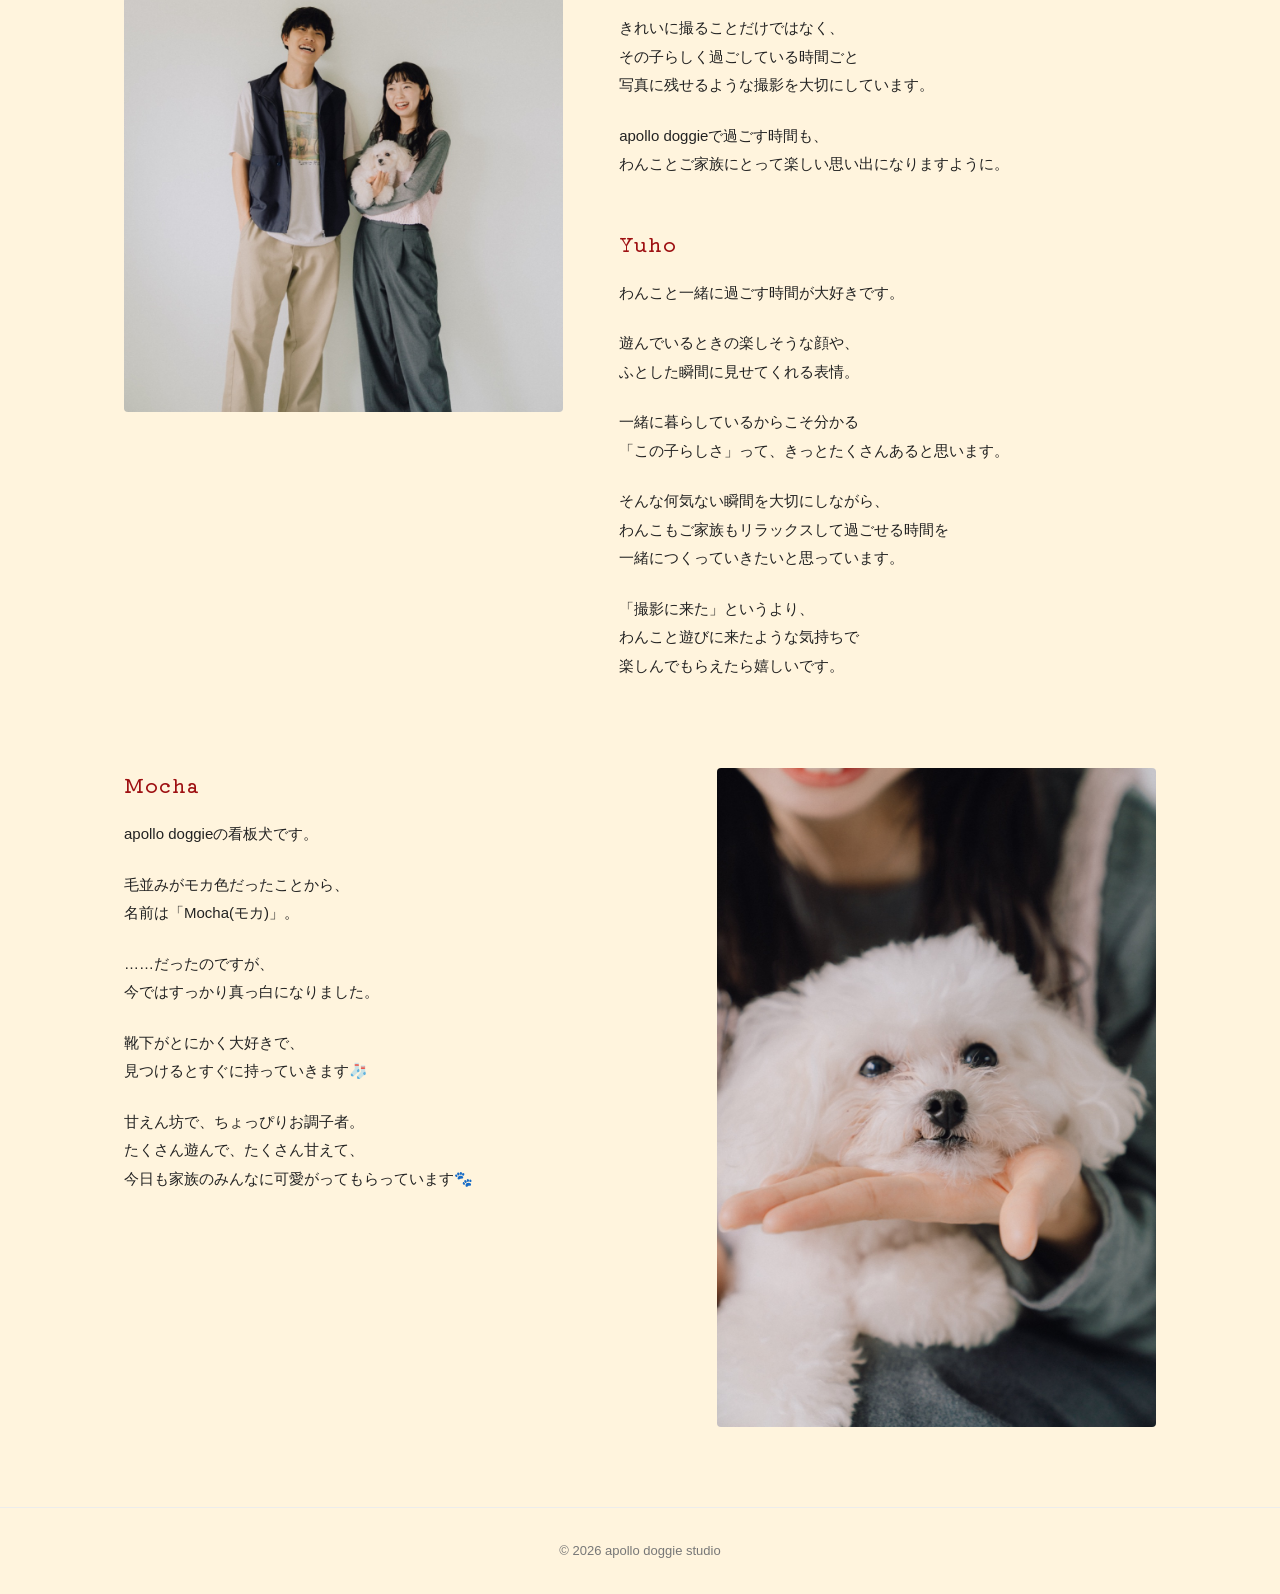
==== commit ab2e9c78: "Update Home intro copy and lowercase brand name references Co-Authored-By: Claude Sonnet 5 <noreply@" ====
--- a/index.html
+++ b/index.html
@@ -35,15 +35,15 @@
   <div class="intro-text">
     <h2 class="intro-heading">いつもの時間を、<br class="pc-br">ちょっと特別な写真に。</h2>
     <div class="intro-body">
-      <p>Apollo Doggieは、<br class="pc-br">わんことご家族が安心して、のびのび過ごせる<br class="pc-br">ドッグフォトスタジオです。</p>
+      <p>apollo doggieは、<br class="pc-br">わんことご家族が安心して、のびのび過ごせる<br class="pc-br">ドッグフォトスタジオです。</p>
       <p>無理にポーズをとったり、<br class="pc-br">わんこが嫌がることをお願いすることはありません。</p>
       <p>遊んだり、おやつを食べたり。<br class="pc-br">ママやパパに甘えたり、走り回ったり。</p>
-      <p>そんな、その子らしく過ごす時間の中から<br class="pc-br">「かわいいな」と思える瞬間を見つけて、<br class="pc-br">写真に残します。</p>
+      <p>そんないつも通りの時間の中でのその子らしい瞬間を、<br class="pc-br">たいせつに撮影させていただきます。</p>
       <p>お誕生日や記念日はもちろん、<br class="pc-br">何気ないいつもの日も。</p>
       <p>あとから見返したときに、<br class="pc-br">その日の空気や、家族との時間まで思い出せるような<br class="pc-br">そんな写真を届けたいと思っています。</p>
-      <p>「撮影に行く」というより、<br class="pc-br">わんこと一緒に遊びに行くような気持ちで。</p>
-      <p>家族みんなで過ごす時間を、<br class="pc-br">Apollo Doggieで楽しんでください。</p>
-      <p class="intro-signature">Apollo Doggie</p>
+      <p>「撮影に行く」というより、<br class="pc-br">わんこと一緒に遊びに行くような気持ちでお越しいただけたら嬉しいです。</p>
+      <p>家族みんなで過ごす時間を、<br class="pc-br">apollo doggieで楽しんでください。</p>
+      <p class="intro-signature">apollo doggie</p>
     </div>
   </div>
 </section>
@@ -65,7 +65,7 @@
           <p>何気なく見せてくれる表情や仕草、<br class="pc-br">家族に向ける嬉しそうな顔。</p>
           <p>そんな瞬間を見つけると、<br class="pc-br">「この時間を残しておきたい」と思います。</p>
           <p>きれいに撮ることだけではなく、<br class="pc-br">その子らしく過ごしている時間ごと<br class="pc-br">写真に残せるような撮影を大切にしています。</p>
-          <p>Apollo Doggieで過ごす時間も、<br class="pc-br">わんことご家族にとって楽しい思い出になりますように。</p>
+          <p>apollo doggieで過ごす時間も、<br class="pc-br">わんことご家族にとって楽しい思い出になりますように。</p>
         </div>
       </div>
       <div class="profile">
@@ -89,7 +89,7 @@
       <div class="profile">
         <h3 class="profile-name">Mocha</h3>
         <div class="profile-body">
-          <p>Apollo Doggieの看板犬です。</p>
+          <p>apollo doggieの看板犬です。</p>
           <p>毛並みがモカ色だったことから、<br class="pc-br">名前は「Mocha(モカ)」。</p>
           <p>……だったのですが、<br class="pc-br">今ではすっかり真っ白になりました。</p>
           <p>靴下がとにかく大好きで、<br class="pc-br">見つけるとすぐに持っていきます🧦</p>
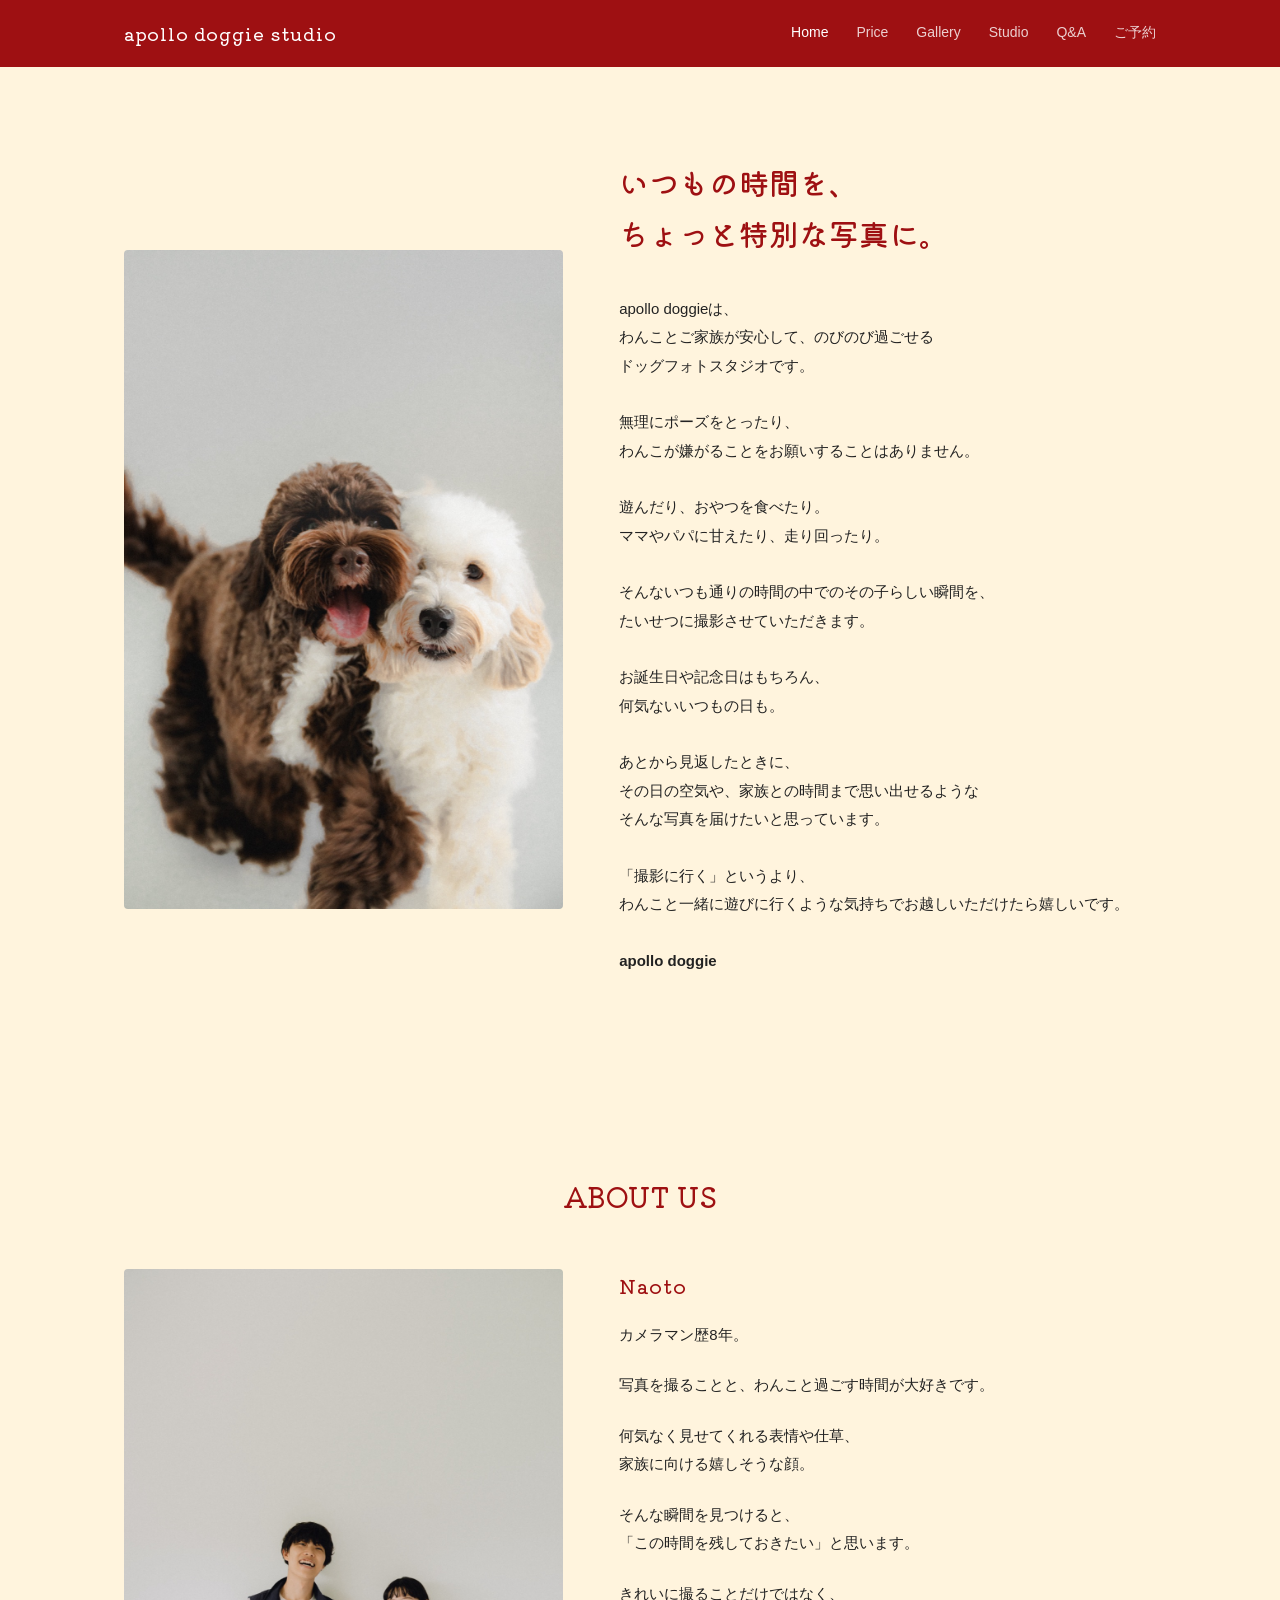
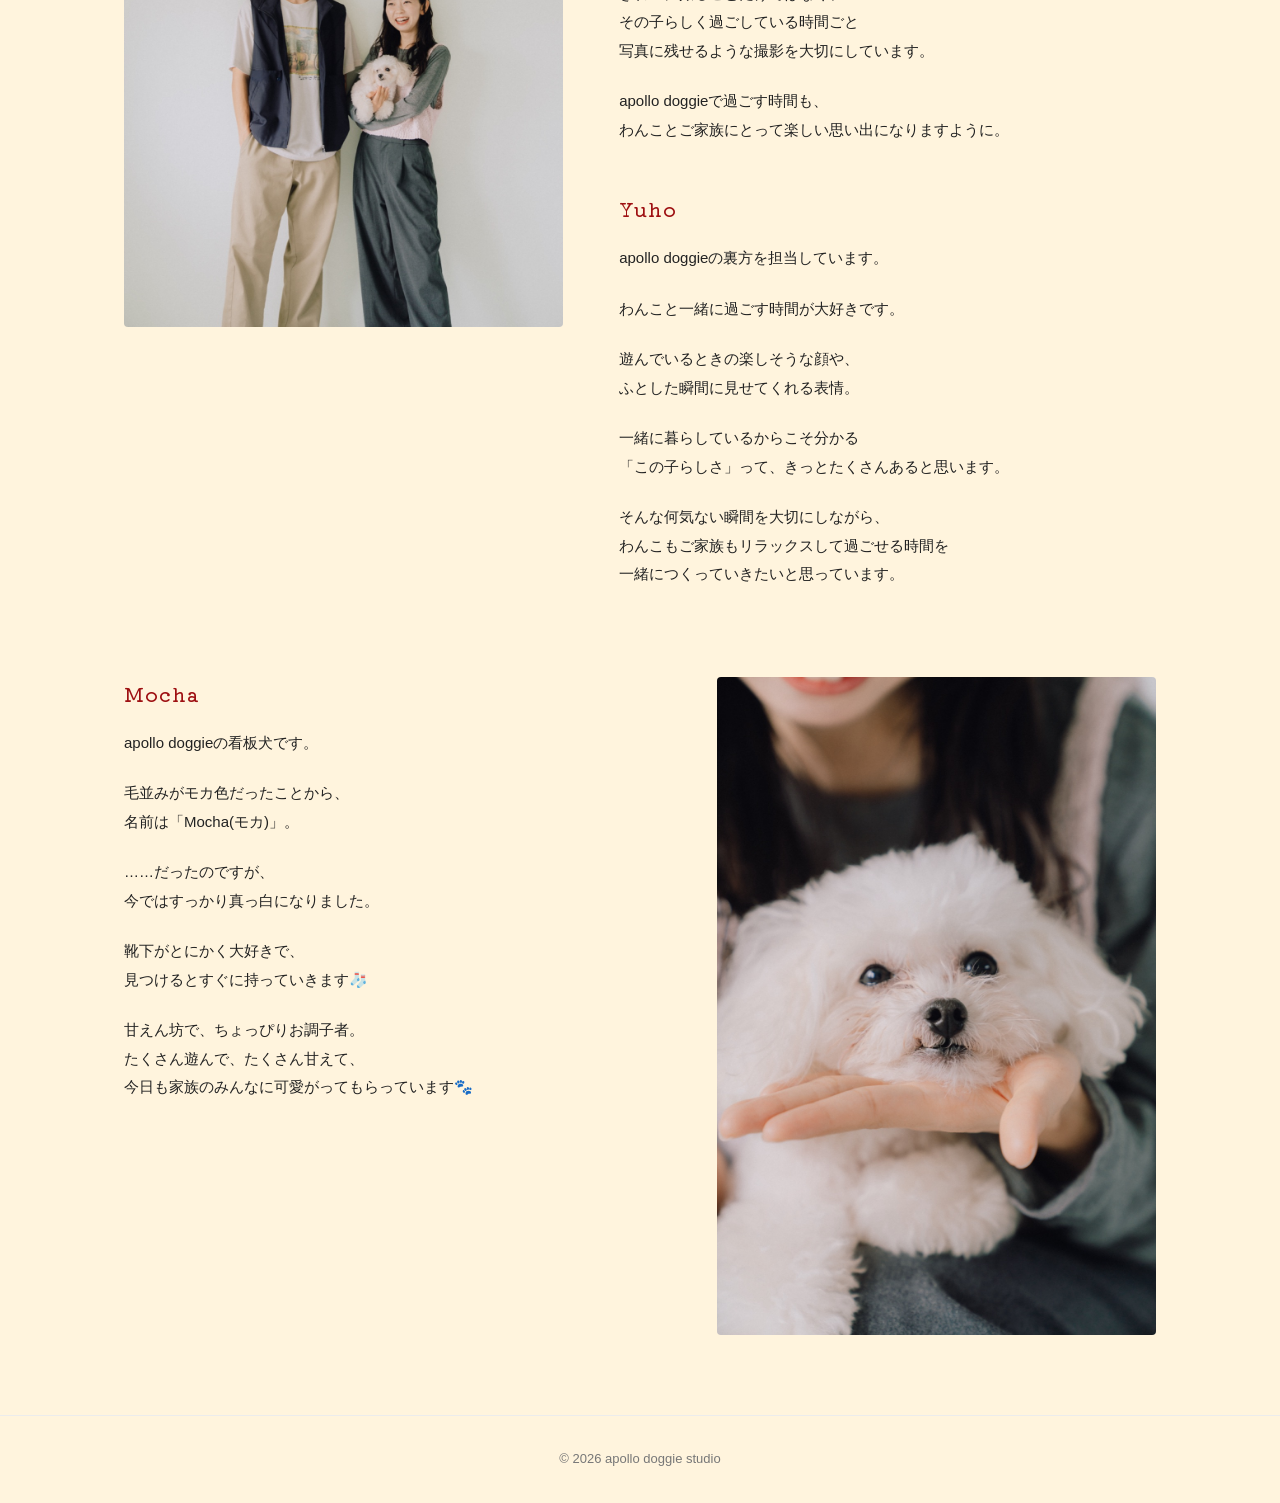
==== commit 1a31a411: "Trim Home intro copy, add profile intro lines for Naoto and Yuho Co-Authored-By: Claude Sonnet 5 <no" ====
--- a/index.html
+++ b/index.html
@@ -42,7 +42,6 @@
       <p>お誕生日や記念日はもちろん、<br class="pc-br">何気ないいつもの日も。</p>
       <p>あとから見返したときに、<br class="pc-br">その日の空気や、家族との時間まで思い出せるような<br class="pc-br">そんな写真を届けたいと思っています。</p>
       <p>「撮影に行く」というより、<br class="pc-br">わんこと一緒に遊びに行くような気持ちでお越しいただけたら嬉しいです。</p>
-      <p>家族みんなで過ごす時間を、<br class="pc-br">apollo doggieで楽しんでください。</p>
       <p class="intro-signature">apollo doggie</p>
     </div>
   </div>
@@ -61,6 +60,7 @@
       <div class="profile">
         <h3 class="profile-name">Naoto</h3>
         <div class="profile-body">
+          <p>カメラマン歴8年。</p>
           <p>写真を撮ることと、わんこと過ごす時間が大好きです。</p>
           <p>何気なく見せてくれる表情や仕草、<br class="pc-br">家族に向ける嬉しそうな顔。</p>
           <p>そんな瞬間を見つけると、<br class="pc-br">「この時間を残しておきたい」と思います。</p>
@@ -71,11 +71,11 @@
       <div class="profile">
         <h3 class="profile-name">Yuho</h3>
         <div class="profile-body">
+          <p>apollo doggieの裏方を担当しています。</p>
           <p>わんこと一緒に過ごす時間が大好きです。</p>
           <p>遊んでいるときの楽しそうな顔や、<br class="pc-br">ふとした瞬間に見せてくれる表情。</p>
           <p>一緒に暮らしているからこそ分かる<br class="pc-br">「この子らしさ」って、きっとたくさんあると思います。</p>
           <p>そんな何気ない瞬間を大切にしながら、<br class="pc-br">わんこもご家族もリラックスして過ごせる時間を<br class="pc-br">一緒につくっていきたいと思っています。</p>
-          <p>「撮影に来た」というより、<br class="pc-br">わんこと遊びに来たような気持ちで<br class="pc-br">楽しんでもらえたら嬉しいです。</p>
         </div>
       </div>
     </div>
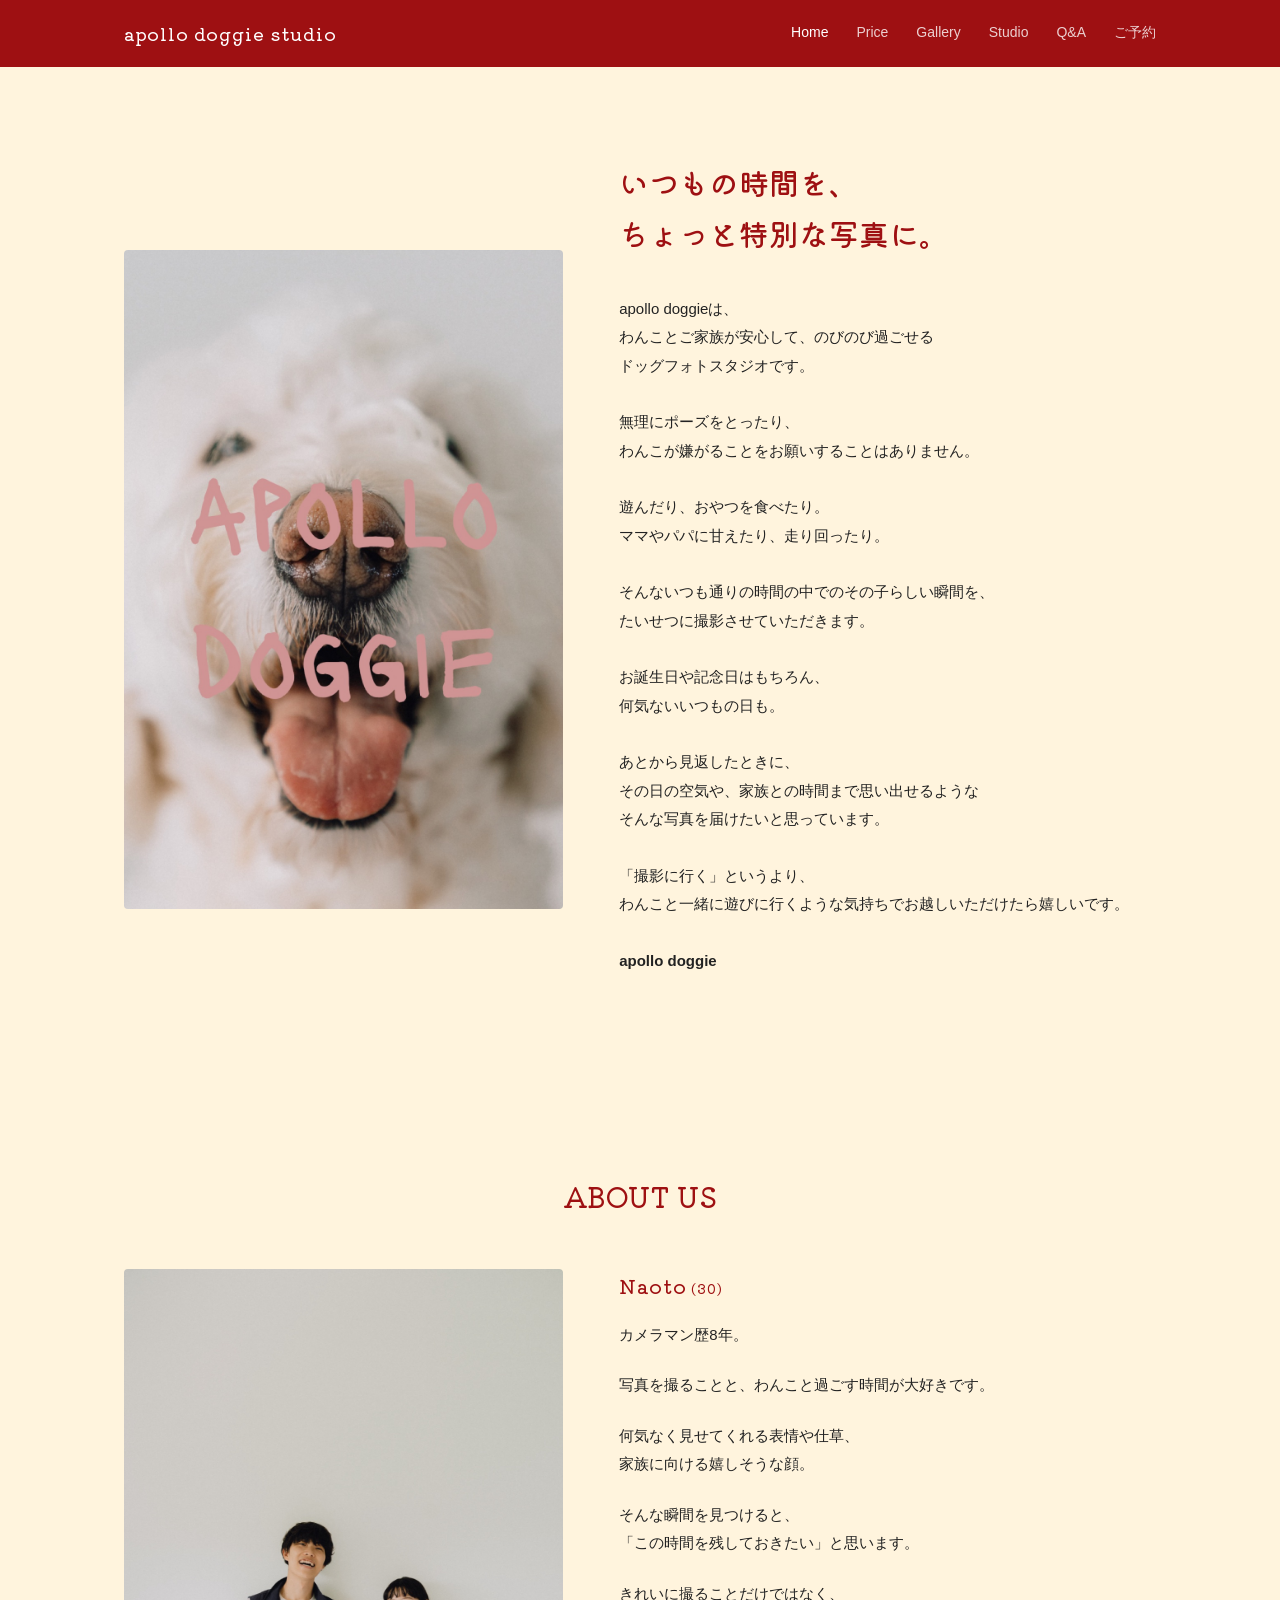
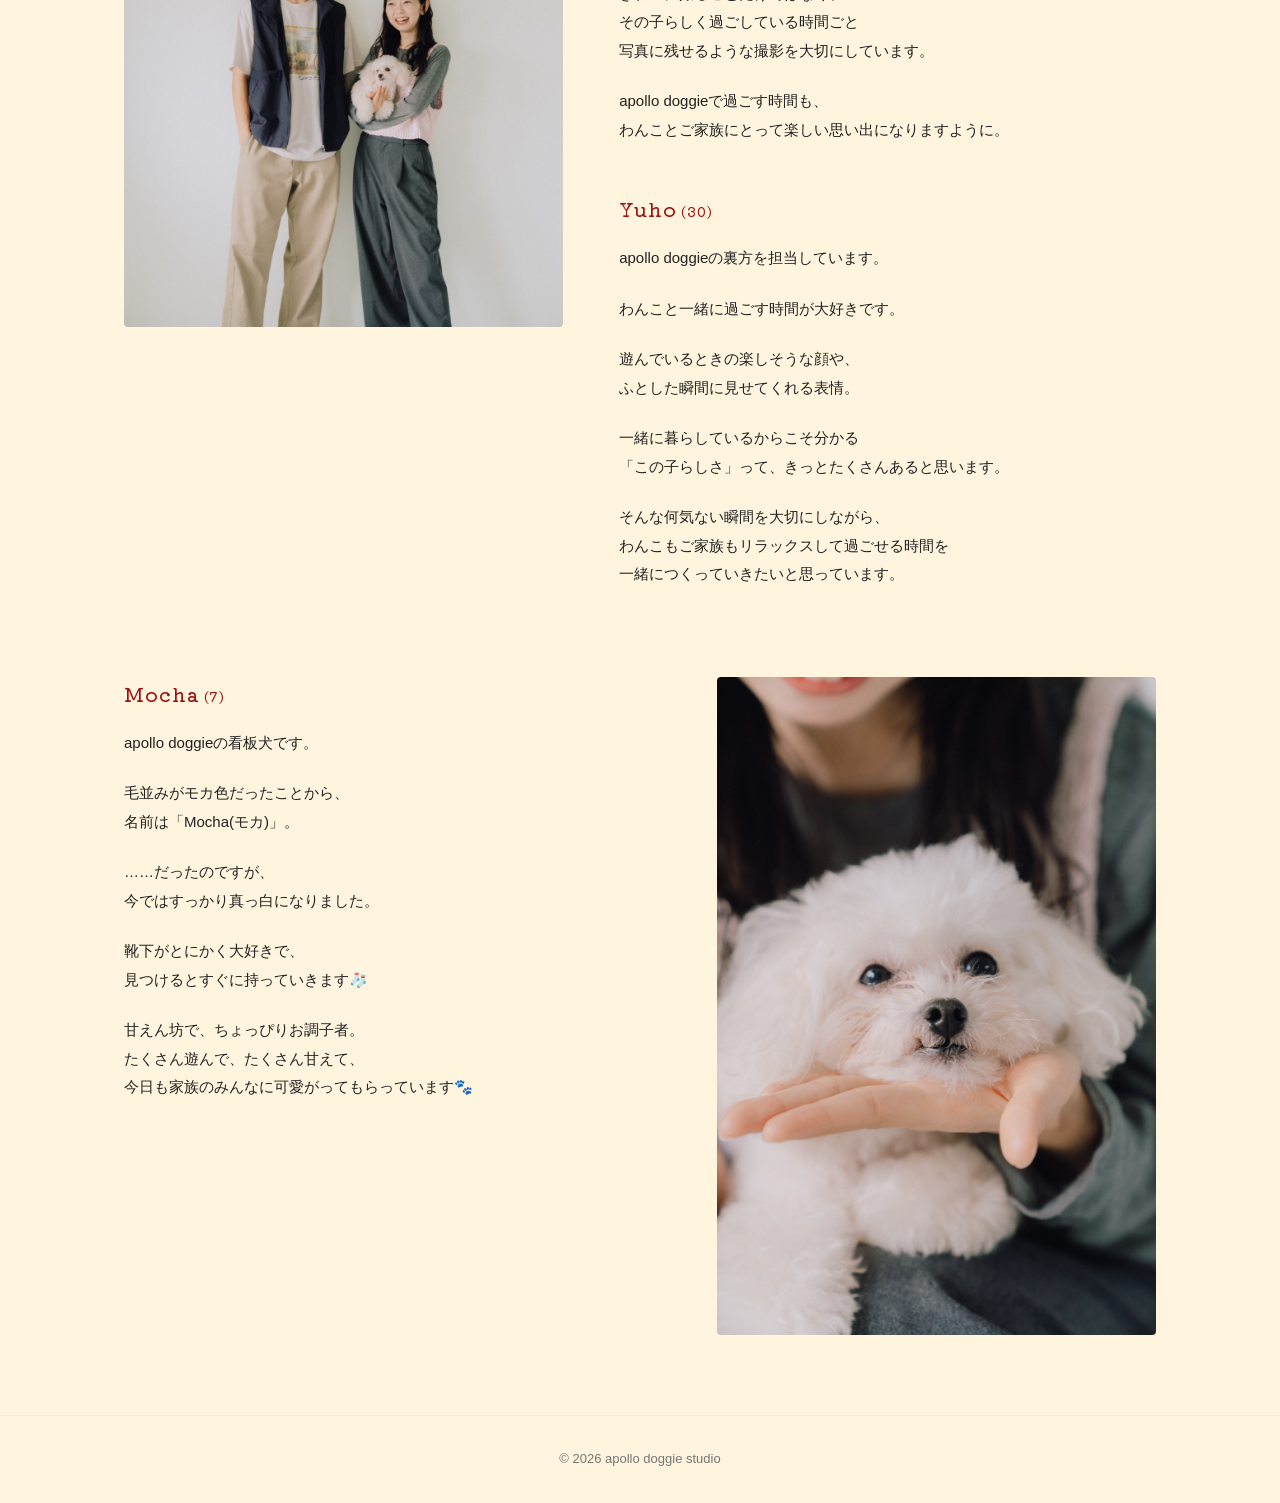
==== commit 89a52054: "Add ages to profile names with smaller matching-style text Co-Authored-By: Claude Sonnet 5 <noreply@" ====
--- a/index.html
+++ b/index.html
@@ -7,7 +7,7 @@
 <link rel="preconnect" href="https://fonts.gstatic.com" crossorigin>
 <link href="https://fonts.googleapis.com/css2?family=Kiwi+Maru:wght@300;400;500&display=swap" rel="stylesheet">
 <title>apollo doggie studio</title>
-<link rel="stylesheet" href="/style.css?v=15">
+<link rel="stylesheet" href="/style.css?v=18">
 </head>
 <body>
 
@@ -58,7 +58,7 @@
     </div>
     <div class="profile-people">
       <div class="profile">
-        <h3 class="profile-name">Naoto</h3>
+        <h3 class="profile-name">Naoto<span class="profile-age">(30)</span></h3>
         <div class="profile-body">
           <p>カメラマン歴8年。</p>
           <p>写真を撮ることと、わんこと過ごす時間が大好きです。</p>
@@ -69,7 +69,7 @@
         </div>
       </div>
       <div class="profile">
-        <h3 class="profile-name">Yuho</h3>
+        <h3 class="profile-name">Yuho<span class="profile-age">(30)</span></h3>
         <div class="profile-body">
           <p>apollo doggieの裏方を担当しています。</p>
           <p>わんこと一緒に過ごす時間が大好きです。</p>
@@ -87,7 +87,7 @@
     </div>
     <div class="profile-people">
       <div class="profile">
-        <h3 class="profile-name">Mocha</h3>
+        <h3 class="profile-name">Mocha<span class="profile-age">(7)</span></h3>
         <div class="profile-body">
           <p>apollo doggieの看板犬です。</p>
           <p>毛並みがモカ色だったことから、<br class="pc-br">名前は「Mocha(モカ)」。</p>
--- a/style.css
+++ b/style.css
@@ -312,6 +312,11 @@
   color: var(--warm);
   margin: 0 0 18px;
   letter-spacing: 0.05em;
+}
+
+.profile-age {
+  margin-left: 4px;
+  font-size: 13px;
 }
 
 .profile-body p {
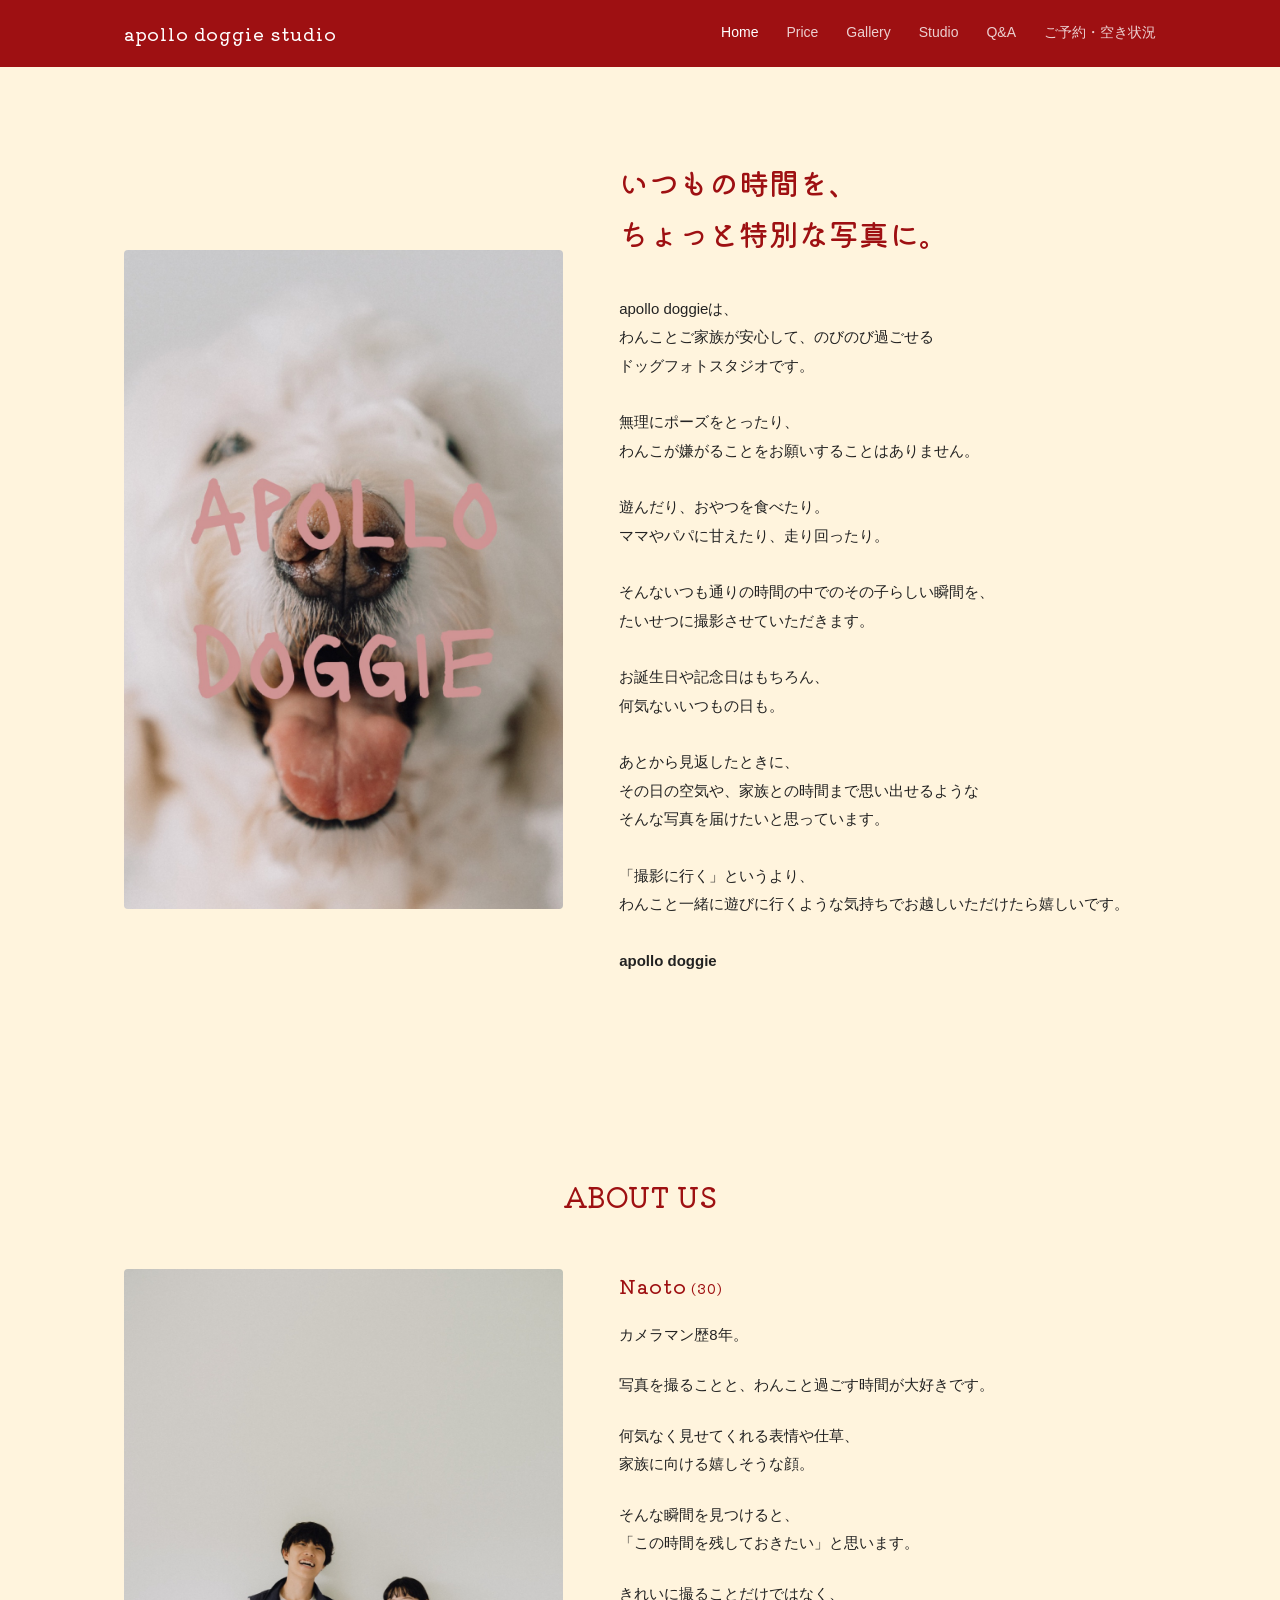
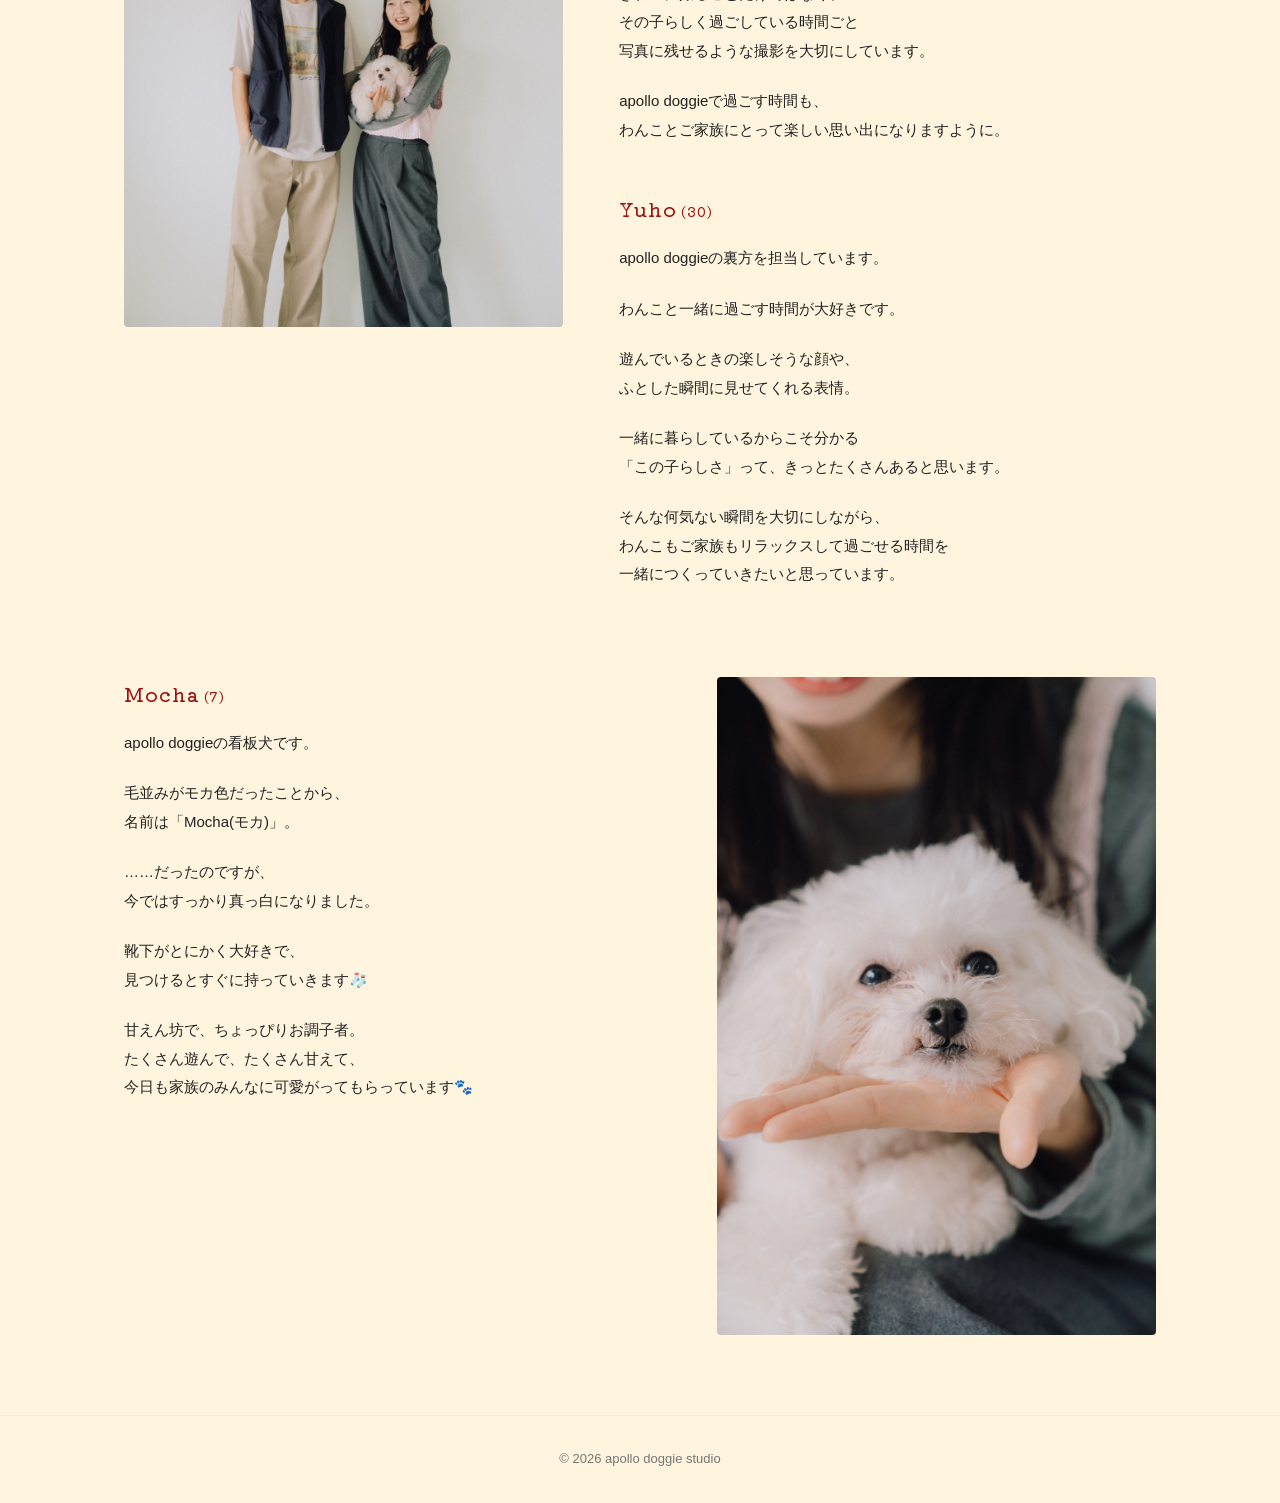
==== commit 03075d6a: "Rename reservation nav tab to include availability Co-Authored-By: Claude Sonnet 5 <noreply@anthropi" ====
--- a/index.html
+++ b/index.html
@@ -20,7 +20,7 @@
       <a href="/gallery/">Gallery</a>
       <a href="/studio/">Studio</a>
       <a href="/qa/">Q&A</a>
-      <a href="/reservation/">ご予約</a>
+      <a href="/reservation/">ご予約・空き状況</a>
     </nav>
     <button class="nav-toggle" id="navToggle" aria-label="メニューを開く" aria-expanded="false">
       <span></span><span></span><span></span>
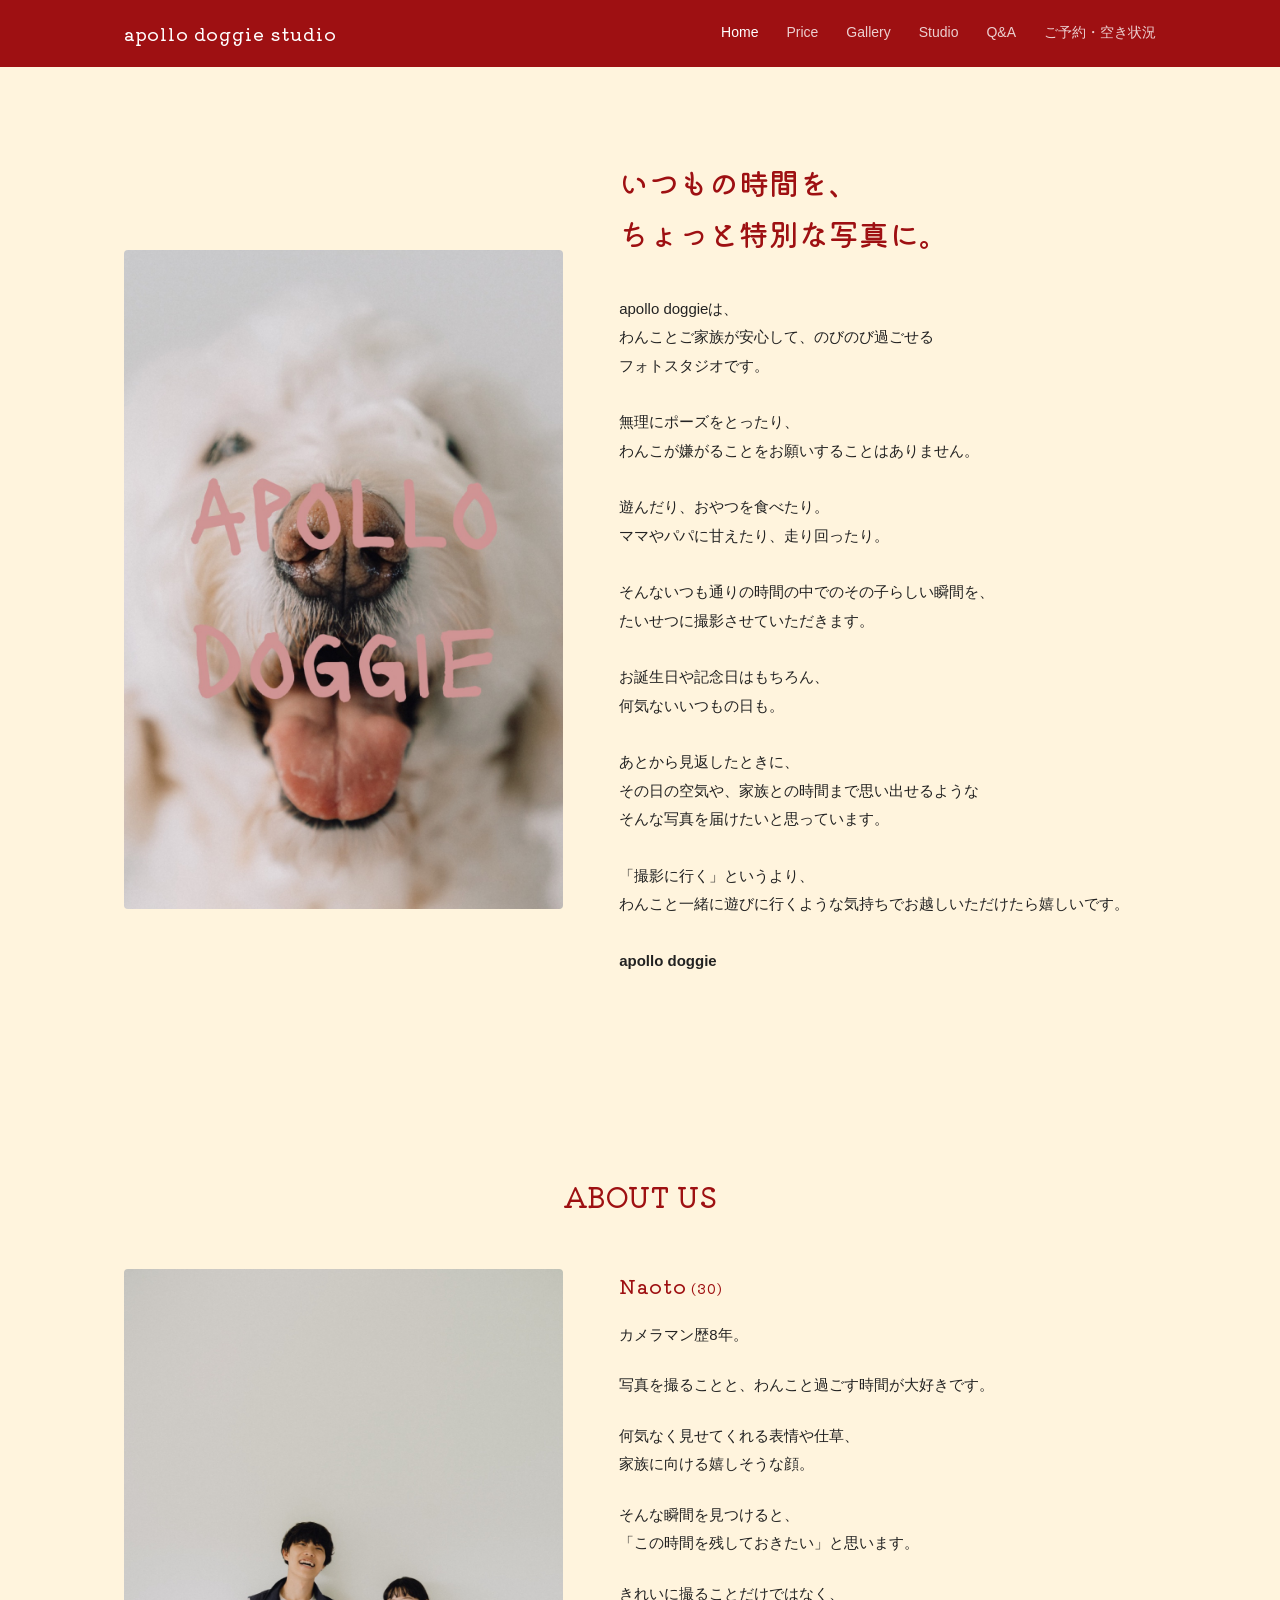
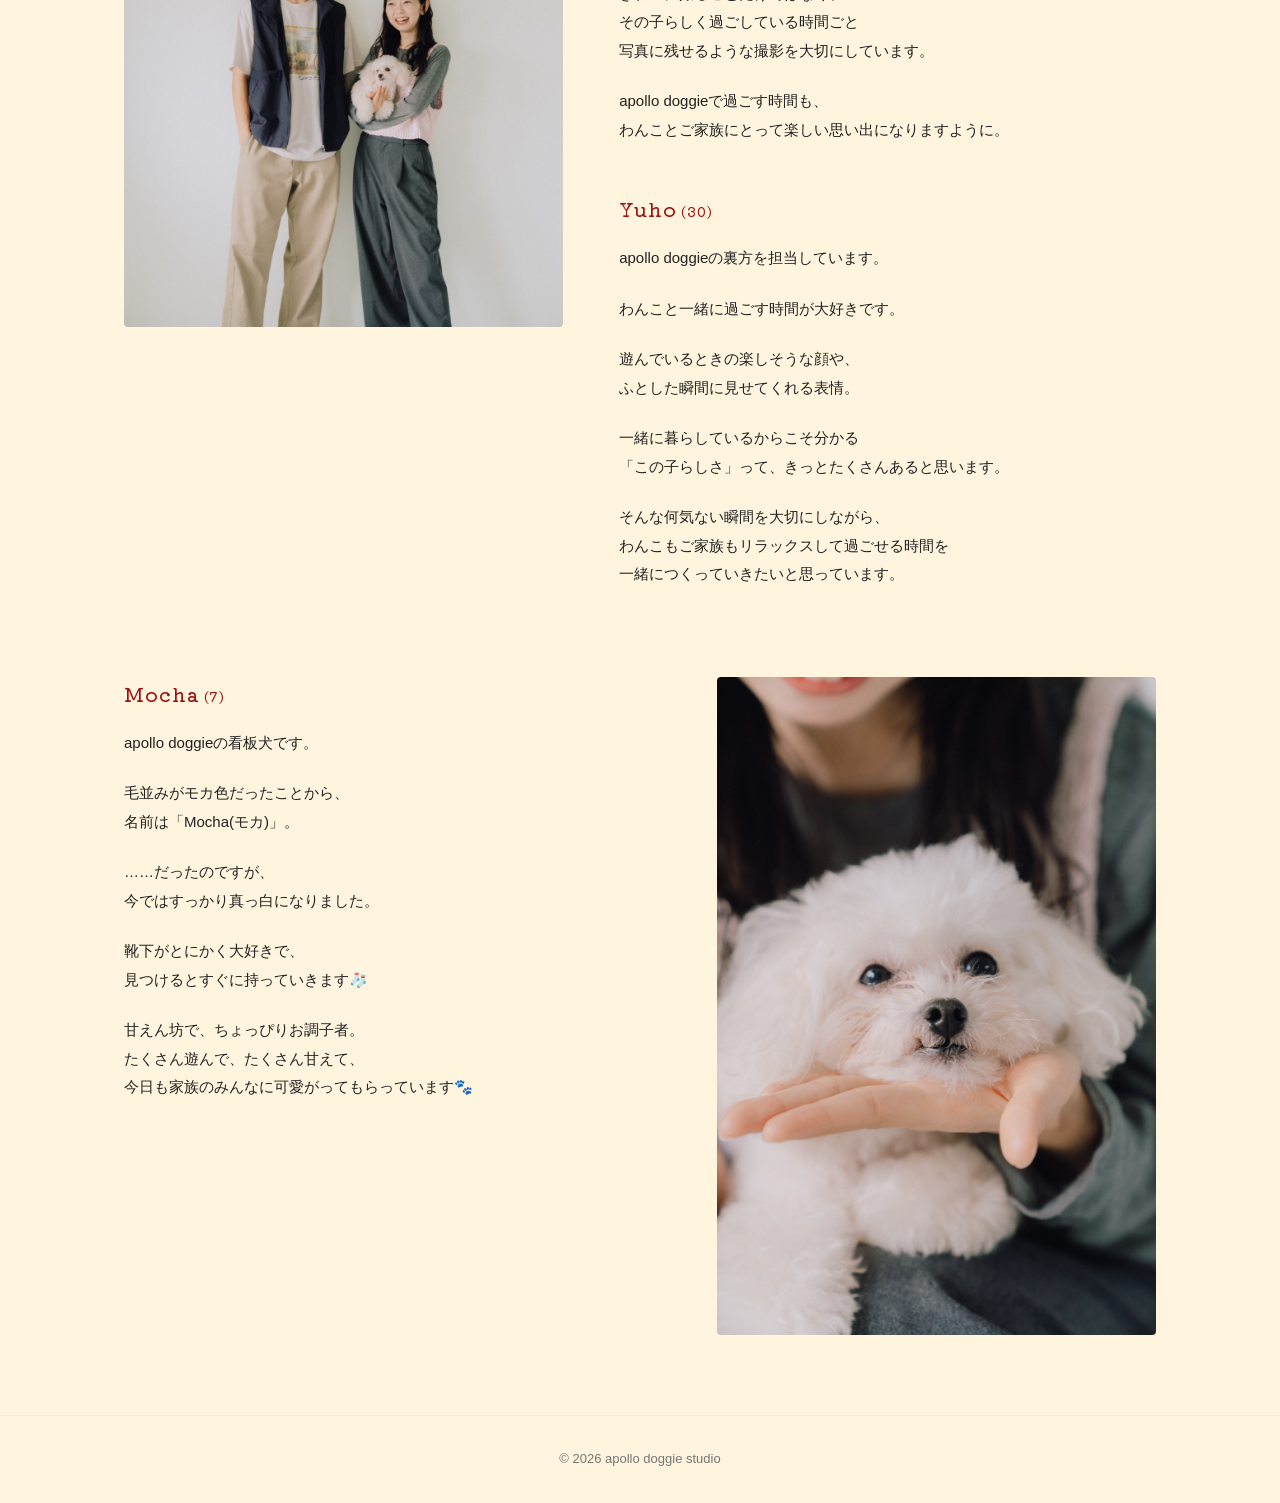
==== commit 9fe23a6f: "Simplify Home intro copy wording Co-Authored-By: Claude Sonnet 5 <noreply@anthropic.com>" ====
--- a/index.html
+++ b/index.html
@@ -35,7 +35,7 @@
   <div class="intro-text">
     <h2 class="intro-heading">いつもの時間を、<br class="pc-br">ちょっと特別な写真に。</h2>
     <div class="intro-body">
-      <p>apollo doggieは、<br class="pc-br">わんことご家族が安心して、のびのび過ごせる<br class="pc-br">ドッグフォトスタジオです。</p>
+      <p>apollo doggieは、<br class="pc-br">わんことご家族が安心して、のびのび過ごせる<br class="pc-br">フォトスタジオです。</p>
       <p>無理にポーズをとったり、<br class="pc-br">わんこが嫌がることをお願いすることはありません。</p>
       <p>遊んだり、おやつを食べたり。<br class="pc-br">ママやパパに甘えたり、走り回ったり。</p>
       <p>そんないつも通りの時間の中でのその子らしい瞬間を、<br class="pc-br">たいせつに撮影させていただきます。</p>
